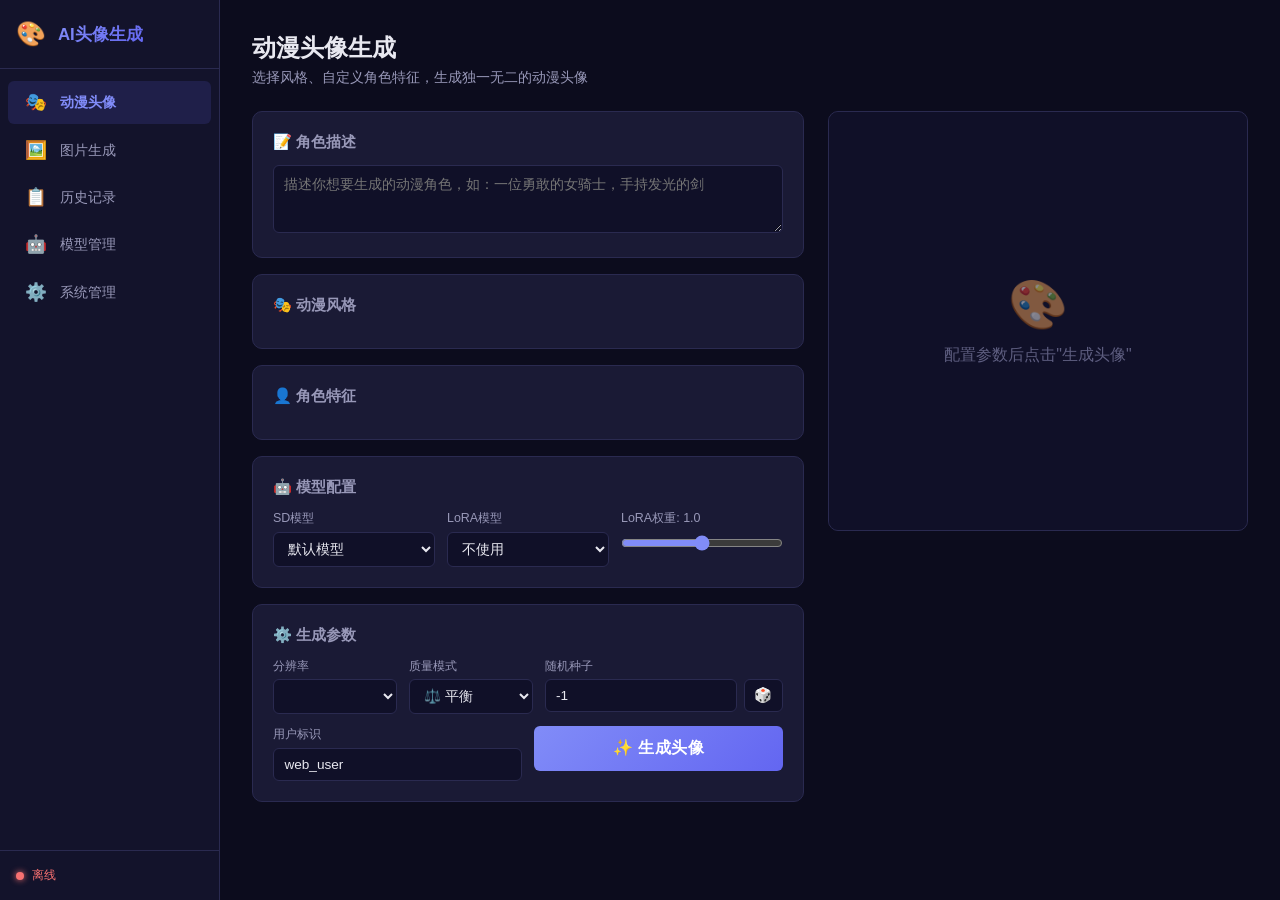
==== frontend/index.html @ 6ad9872d "add frontend" ====
<!DOCTYPE html>
<html lang="zh-CN">
<head>
    <meta charset="UTF-8">
    <meta name="viewport" content="width=device-width, initial-scale=1.0">
    <title>AI动漫头像生成服务</title>
    <link rel="stylesheet" href="css/style.css">
</head>
<body>
    <aside class="sidebar" id="sidebar">
        <div class="sidebar-header">
            <div class="logo">🎨</div>
            <h1 class="sidebar-title">AI头像生成</h1>
        </div>
        <nav class="sidebar-nav">
            <a href="#" class="nav-item active" data-page="avatar">
                <span class="nav-icon">🎭</span>
                <span class="nav-text">动漫头像</span>
            </a>
            <a href="#" class="nav-item" data-page="generation">
                <span class="nav-icon">🖼️</span>
                <span class="nav-text">图片生成</span>
            </a>
            <a href="#" class="nav-item" data-page="history">
                <span class="nav-icon">📋</span>
                <span class="nav-text">历史记录</span>
            </a>
            <a href="#" class="nav-item" data-page="models">
                <span class="nav-icon">🤖</span>
                <span class="nav-text">模型管理</span>
            </a>
            <a href="#" class="nav-item" data-page="system">
                <span class="nav-icon">⚙️</span>
                <span class="nav-text">系统管理</span>
            </a>
        </nav>
        <div class="sidebar-footer">
            <div class="status-indicator" id="server-status">
                <span class="status-dot"></span>
                <span class="status-text">检测中...</span>
            </div>
        </div>
    </aside>

    <div class="mobile-header">
        <button class="menu-btn" id="menu-btn">☰</button>
        <h1>🎨 AI头像生成</h1>
        <div class="status-dot-mobile" id="status-mobile"></div>
    </div>

    <main class="main-content">
        <!-- 动漫头像生成页 -->
        <div class="page active" id="page-avatar">
            <div class="page-header">
                <h2>动漫头像生成</h2>
                <p class="page-desc">选择风格、自定义角色特征，生成独一无二的动漫头像</p>
            </div>
            <div class="avatar-layout">
                <div class="avatar-config">
                    <div class="card">
                        <h3 class="card-title">📝 角色描述</h3>
                        <textarea id="avatar-desc" placeholder="描述你想要生成的动漫角色，如：一位勇敢的女骑士，手持发光的剑" rows="3"></textarea>
                    </div>

                    <div class="card">
                        <h3 class="card-title">🎭 动漫风格</h3>
                        <div class="style-grid" id="style-grid"></div>
                    </div>

                    <div class="card">
                        <h3 class="card-title">👤 角色特征</h3>
                        <div class="features-grid" id="features-grid"></div>
                    </div>

                    <div class="card">
                        <h3 class="card-title">🤖 模型配置</h3>
                        <div class="form-grid-3">
                            <div class="form-field">
                                <label>SD模型</label>
                                <select id="avatar-sd-model"><option value="">默认模型</option></select>
                            </div>
                            <div class="form-field">
                                <label>LoRA模型</label>
                                <select id="avatar-lora-model"><option value="">不使用</option></select>
                            </div>
                            <div class="form-field">
                                <label>LoRA权重: <span id="lora-weight-display">1.0</span></label>
                                <input type="range" id="avatar-lora-weight" min="0" max="2" step="0.1" value="1.0">
                            </div>
                        </div>
                    </div>

                    <div class="card">
                        <h3 class="card-title">⚙️ 生成参数</h3>
                        <div class="form-grid-3">
                            <div class="form-field">
                                <label>分辨率</label>
                                <select id="avatar-resolution"></select>
                            </div>
                            <div class="form-field">
                                <label>质量模式</label>
                                <select id="avatar-quality">
                                    <option value="fast">⚡ 快速</option>
                                    <option value="balanced" selected>⚖️ 平衡</option>
                                    <option value="quality">💎 高质量</option>
                                </select>
                            </div>
                            <div class="form-field">
                                <label>随机种子</label>
                                <div class="seed-input">
                                    <input type="number" id="avatar-seed" value="-1" min="-1">
                                    <button class="btn-icon" onclick="document.getElementById('avatar-seed').value=-1" title="随机">🎲</button>
                                </div>
                            </div>
                        </div>
                        <div class="form-grid-2" style="margin-top:0.75rem">
                            <div class="form-field">
                                <label>用户标识</label>
                                <input type="text" id="avatar-user" value="web_user" maxlength="100">
                            </div>
                            <div class="form-field form-field-action">
                                <button class="btn-primary btn-generate" id="avatar-generate-btn">
                                    ✨ 生成头像
                                </button>
                            </div>
                        </div>
                    </div>
                </div>

                <div class="avatar-result">
                    <div class="result-card">
                        <div class="result-preview" id="avatar-result-area">
                            <div class="result-placeholder" id="avatar-placeholder">
                                <div class="placeholder-icon">🎨</div>
                                <p>配置参数后点击"生成头像"</p>
                            </div>
                            <div class="result-loading" id="avatar-loading" style="display:none">
                                <div class="spinner-lg"></div>
                                <p>正在生成中，请稍候...</p>
                                <p class="loading-hint">首次生成可能需要加载模型，耗时较长</p>
                            </div>
                            <div class="result-image-wrap" id="avatar-result" style="display:none">
                                <img id="avatar-image" src="" alt="生成的头像">
                            </div>
                            <div class="result-error" id="avatar-error" style="display:none"></div>
                        </div>
                        <div class="result-meta" id="avatar-meta" style="display:none">
                            <div class="meta-grid" id="avatar-meta-grid"></div>
                        </div>
                        <div class="result-actions" id="avatar-actions" style="display:none">
                            <button class="btn-secondary" onclick="downloadAvatar()">💾 下载</button>
                            <button class="btn-secondary" onclick="reuseAvatarSeed()">🔄 同种子重新生成</button>
                        </div>
                    </div>
                </div>
            </div>
        </div>

        <!-- 图片生成页 -->
        <div class="page" id="page-generation">
            <div class="page-header">
                <h2>图片生成</h2>
                <p class="page-desc">使用Stable Diffusion直接生成图片，支持完整参数控制</p>
            </div>
            <div class="gen-layout">
                <div class="gen-config">
                    <div class="card">
                        <h3 class="card-title">📝 提示词</h3>
                        <div class="form-field">
                            <label>正向提示词</label>
                            <textarea id="gen-prompt" placeholder="描述你想要生成的图片内容" rows="3"></textarea>
                        </div>
                        <div class="form-field" style="margin-top:0.75rem">
                            <label>反向提示词</label>
                            <textarea id="gen-neg-prompt" placeholder="描述你不想出现的内容" rows="2"></textarea>
                        </div>
                    </div>

                    <div class="card">
                        <h3 class="card-title">📐 尺寸与参数</h3>
                        <div class="form-grid-3">
                            <div class="form-field">
                                <label>宽度</label>
                                <input type="number" id="gen-width" value="512" min="64" max="2048" step="64">
                            </div>
                            <div class="form-field">
                                <label>高度</label>
                                <input type="number" id="gen-height" value="512" min="64" max="2048" step="64">
                            </div>
                            <div class="form-field">
                                <label>推理步数</label>
                                <input type="number" id="gen-steps" value="20" min="1" max="150">
                            </div>
                        </div>
                        <div class="form-grid-3" style="margin-top:0.75rem">
                            <div class="form-field">
                                <label>引导系数 (CFG)</label>
                                <input type="number" id="gen-cfg" value="7.5" min="1" max="30" step="0.5">
                            </div>
                            <div class="form-field">
                                <label>随机种子</label>
                                <div class="seed-input">
                                    <input type="number" id="gen-seed" value="-1" min="-1">
                                    <button class="btn-icon" onclick="document.getElementById('gen-seed').value=-1" title="随机">🎲</button>
                                </div>
                            </div>
                            <div class="form-field">
                                <label>采样器</label>
                                <select id="gen-scheduler">
                                    <option value="euler">Euler</option>
                                    <option value="euler_a">Euler A</option>
                                    <option value="dpm++2m">DPM++ 2M</option>
                                    <option value="dpm++2m_karras">DPM++ 2M Karras</option>
                                    <option value="ddim">DDIM</option>
                                    <option value="lms">LMS</option>
                                    <option value="pndm">PNDM</option>
                                </select>
                            </div>
                        </div>
                    </div>

                    <div class="card">
                        <h3 class="card-title">🤖 模型配置</h3>
                        <div class="form-grid-3">
                            <div class="form-field">
                                <label>SD模型</label>
                                <select id="gen-sd-model"><option value="">默认模型</option></select>
                            </div>
                            <div class="form-field">
                                <label>LoRA模型</label>
                                <select id="gen-lora-model"><option value="">不使用</option></select>
                            </div>
                            <div class="form-field">
                                <label>LoRA权重: <span id="gen-lora-weight-display">1.0</span></label>
                                <input type="range" id="gen-lora-weight" min="0" max="2" step="0.1" value="1.0">
                            </div>
                        </div>
                    </div>

                    <button class="btn-primary btn-generate" id="gen-generate-btn">
                        ✨ 生成图片
                    </button>
                </div>

                <div class="gen-result">
                    <div class="result-card">
                        <div class="result-preview" id="gen-result-area">
                            <div class="result-placeholder" id="gen-placeholder">
                                <div class="placeholder-icon">🖼️</div>
                                <p>输入提示词后点击"生成图片"</p>
                            </div>
                            <div class="result-loading" id="gen-loading" style="display:none">
                                <div class="spinner-lg"></div>
                                <p>正在生成中...</p>
                            </div>
                            <div class="result-image-wrap" id="gen-result" style="display:none">
                                <img id="gen-image" src="" alt="生成的图片">
                            </div>
                            <div class="result-error" id="gen-error" style="display:none"></div>
                        </div>
                        <div class="result-meta" id="gen-meta" style="display:none">
                            <div class="meta-grid" id="gen-meta-grid"></div>
                        </div>
                        <div class="result-actions" id="gen-actions" style="display:none">
                            <button class="btn-secondary" onclick="downloadGenImage()">💾 下载</button>
                        </div>
                    </div>
                </div>
            </div>
        </div>

        <!-- 历史记录页 -->
        <div class="page" id="page-history">
            <div class="page-header">
                <h2>历史记录</h2>
                <p class="page-desc">查看和管理头像生成历史</p>
            </div>
            <div class="card">
                <div class="history-toolbar">
                    <div class="form-field" style="max-width:200px">
                        <label>用户筛选</label>
                        <input type="text" id="history-user" placeholder="用户ID">
                    </div>
                    <div class="toolbar-actions">
                        <button class="btn-secondary" onclick="loadHistory()">🔍 查询</button>
                        <button class="btn-danger" onclick="clearHistory()">🗑️ 清除历史</button>
                    </div>
                </div>
                <div class="history-table-wrap">
                    <table class="history-table" id="history-table">
                        <thead>
                            <tr>
                                <th>ID</th>
                                <th>时间</th>
                                <th>用户</th>
                                <th>风格</th>
                                <th>分辨率</th>
                                <th>耗时</th>
                                <th>种子</th>
                            </tr>
                        </thead>
                        <tbody id="history-body"></tbody>
                    </table>
                </div>
                <div class="history-pagination" id="history-pagination"></div>
                <div class="empty-state" id="history-empty" style="display:none">
                    <p>暂无历史记录</p>
                </div>
            </div>
        </div>

        <!-- 模型管理页 -->
        <div class="page" id="page-models">
            <div class="page-header">
                <h2>模型管理</h2>
                <p class="page-desc">查看和管理SD基础模型与LoRA扩展模型</p>
            </div>
            <div class="models-grid">
                <div class="card">
                    <div class="card-header-row">
                        <h3 class="card-title">📦 SD基础模型</h3>
                        <button class="btn-secondary btn-sm" onclick="refreshModels()">🔄 刷新</button>
                    </div>
                    <div id="sd-models-list" class="model-list"></div>
                </div>
                <div class="card">
                    <div class="card-header-row">
                        <h3 class="card-title">🔧 LoRA模型</h3>
                    </div>
                    <div id="lora-models-list" class="model-list"></div>
                </div>
            </div>
        </div>

        <!-- 系统管理页 -->
        <div class="page" id="page-system">
            <div class="page-header">
                <h2>系统管理</h2>
                <p class="page-desc">查看系统配置、缓存状态和服务信息</p>
            </div>
            <div class="system-grid">
                <div class="card">
                    <h3 class="card-title">📊 缓存状态</h3>
                    <div class="cache-stats" id="cache-stats"></div>
                    <div class="cache-actions">
                        <button class="btn-danger" onclick="clearCache()">🗑️ 清除缓存</button>
                    </div>
                </div>
                <div class="card">
                    <h3 class="card-title">🔧 系统配置</h3>
                    <div class="config-info" id="system-config"></div>
                </div>
                <div class="card">
                    <h3 class="card-title">💚 服务状态</h3>
                    <div class="service-status" id="service-status"></div>
                </div>
            </div>
        </div>
    </main>

    <div class="toast-container" id="toast-container"></div>
    <div class="overlay" id="overlay"></div>

    <script src="js/api.js"></script>
    <script src="js/app.js"></script>
</body>
</html>
---- frontend/css/style.css ----
:root {
    --bg-primary: #0c0c1d;
    --bg-secondary: #13132b;
    --bg-card: #1a1a35;
    --bg-input: #101028;
    --border: #2a2a50;
    --border-focus: #6366f1;
    --text-primary: #e8e8f0;
    --text-secondary: #9898b8;
    --text-muted: #5e5e80;
    --accent: #818cf8;
    --accent-hover: #6366f1;
    --accent-gradient: linear-gradient(135deg, #818cf8, #6366f1);
    --success: #34d399;
    --warning: #fbbf24;
    --danger: #f87171;
    --info: #60a5fa;
    --sidebar-width: 220px;
    --radius: 10px;
    --radius-sm: 6px;
    --shadow: 0 4px 24px rgba(0,0,0,0.3);
}

* { margin: 0; padding: 0; box-sizing: border-box; }

body {
    font-family: -apple-system, BlinkMacSystemFont, "Segoe UI", Roboto, "Noto Sans SC", sans-serif;
    background: var(--bg-primary);
    color: var(--text-primary);
    min-height: 100vh;
    display: flex;
}

.sidebar {
    width: var(--sidebar-width);
    background: var(--bg-secondary);
    border-right: 1px solid var(--border);
    display: flex;
    flex-direction: column;
    position: fixed;
    top: 0;
    left: 0;
    bottom: 0;
    z-index: 100;
    transition: transform 0.3s;
}

.sidebar-header {
    padding: 1.25rem 1rem;
    border-bottom: 1px solid var(--border);
    display: flex;
    align-items: center;
    gap: 0.75rem;
}

.logo { font-size: 1.5rem; }

.sidebar-title {
    font-size: 1.05rem;
    font-weight: 700;
    background: var(--accent-gradient);
    -webkit-background-clip: text;
    -webkit-text-fill-color: transparent;
    background-clip: text;
}

.sidebar-nav {
    flex: 1;
    padding: 0.75rem 0.5rem;
    display: flex;
    flex-direction: column;
    gap: 0.25rem;
}

.nav-item {
    display: flex;
    align-items: center;
    gap: 0.75rem;
    padding: 0.7rem 1rem;
    border-radius: var(--radius-sm);
    color: var(--text-secondary);
    text-decoration: none;
    font-size: 0.9rem;
    transition: all 0.15s;
}

.nav-item:hover {
    background: rgba(99, 102, 241, 0.08);
    color: var(--text-primary);
}

.nav-item.active {
    background: rgba(99, 102, 241, 0.15);
    color: var(--accent);
    font-weight: 600;
}

.nav-icon { font-size: 1.1rem; width: 1.5rem; text-align: center; }

.sidebar-footer {
    padding: 1rem;
    border-top: 1px solid var(--border);
}

.status-indicator {
    display: flex;
    align-items: center;
    gap: 0.5rem;
    font-size: 0.78rem;
    color: var(--text-muted);
}

.status-dot {
    width: 8px;
    height: 8px;
    border-radius: 50%;
    background: var(--text-muted);
    flex-shrink: 0;
}

.status-indicator.online .status-dot { background: var(--success); box-shadow: 0 0 6px var(--success); }
.status-indicator.online .status-text { color: var(--success); }
.status-indicator.offline .status-dot { background: var(--danger); box-shadow: 0 0 6px var(--danger); }
.status-indicator.offline .status-text { color: var(--danger); }

.mobile-header {
    display: none;
    position: fixed;
    top: 0;
    left: 0;
    right: 0;
    height: 52px;
    background: var(--bg-secondary);
    border-bottom: 1px solid var(--border);
    z-index: 90;
    align-items: center;
    padding: 0 1rem;
    gap: 0.75rem;
}

.mobile-header h1 { font-size: 1rem; flex: 1; }

.menu-btn {
    background: none;
    border: none;
    color: var(--text-primary);
    font-size: 1.3rem;
    cursor: pointer;
}

.status-dot-mobile {
    width: 10px;
    height: 10px;
    border-radius: 50%;
    background: var(--text-muted);
}

.overlay {
    display: none;
    position: fixed;
    inset: 0;
    background: rgba(0,0,0,0.5);
    z-index: 95;
}

.overlay.active { display: block; }

.main-content {
    flex: 1;
    margin-left: var(--sidebar-width);
    padding: 2rem;
    min-height: 100vh;
}

.page { display: none; }
.page.active { display: block; }

.page-header { margin-bottom: 1.5rem; }

.page-header h2 {
    font-size: 1.5rem;
    font-weight: 700;
    margin-bottom: 0.25rem;
}

.page-desc { color: var(--text-secondary); font-size: 0.9rem; }

.card {
    background: var(--bg-card);
    border: 1px solid var(--border);
    border-radius: var(--radius);
    padding: 1.25rem;
    margin-bottom: 1rem;
}

.card-title {
    font-size: 0.95rem;
    font-weight: 600;
    color: var(--text-secondary);
    margin-bottom: 0.75rem;
}

.card-header-row {
    display: flex;
    justify-content: space-between;
    align-items: center;
    margin-bottom: 0.75rem;
}

.card-header-row .card-title { margin-bottom: 0; }

.form-grid-2 { display: grid; grid-template-columns: 1fr 1fr; gap: 0.75rem; }
.form-grid-3 { display: grid; grid-template-columns: 1fr 1fr 1fr; gap: 0.75rem; }

.form-field { display: flex; flex-direction: column; gap: 0.3rem; }

.form-field label {
    font-size: 0.78rem;
    color: var(--text-secondary);
    font-weight: 500;
}

.form-field select,
.form-field input[type="text"],
.form-field input[type="number"] {
    background: var(--bg-input);
    border: 1px solid var(--border);
    border-radius: var(--radius-sm);
    color: var(--text-primary);
    padding: 0.5rem 0.65rem;
    font-size: 0.85rem;
    font-family: inherit;
    transition: border-color 0.15s;
}

.form-field select:focus,
.form-field input:focus,
textarea:focus {
    outline: none;
    border-color: var(--border-focus);
}

textarea {
    background: var(--bg-input);
    border: 1px solid var(--border);
    border-radius: var(--radius-sm);
    color: var(--text-primary);
    padding: 0.65rem;
    font-size: 0.85rem;
    font-family: inherit;
    resize: vertical;
    width: 100%;
    transition: border-color 0.15s;
}

input[type="range"] {
    width: 100%;
    accent-color: var(--accent);
    margin-top: 0.2rem;
}

.seed-input { display: flex; gap: 0.4rem; }
.seed-input input { flex: 1; }

.btn-icon {
    background: var(--bg-input);
    border: 1px solid var(--border);
    border-radius: var(--radius-sm);
    color: var(--text-secondary);
    padding: 0.4rem 0.6rem;
    cursor: pointer;
    font-size: 0.9rem;
    transition: all 0.15s;
}

.btn-icon:hover { border-color: var(--accent); color: var(--accent); }

.btn-primary {
    background: var(--accent-gradient);
    color: #fff;
    border: none;
    border-radius: var(--radius-sm);
    padding: 0.65rem 1.5rem;
    font-size: 0.95rem;
    font-weight: 600;
    cursor: pointer;
    transition: all 0.2s;
    letter-spacing: 0.03em;
}

.btn-primary:hover {
    transform: translateY(-1px);
    box-shadow: 0 4px 16px rgba(99,102,241,0.35);
}

.btn-primary:active { transform: translateY(0); }

.btn-primary:disabled {
    opacity: 0.5;
    cursor: not-allowed;
    transform: none;
    box-shadow: none;
}

.btn-secondary {
    background: var(--bg-input);
    color: var(--text-primary);
    border: 1px solid var(--border);
    border-radius: var(--radius-sm);
    padding: 0.5rem 1rem;
    font-size: 0.85rem;
    cursor: pointer;
    transition: all 0.15s;
}

.btn-secondary:hover { border-color: var(--accent); color: var(--accent); }

.btn-sm { padding: 0.35rem 0.75rem; font-size: 0.8rem; }

.btn-danger {
    background: rgba(248,113,113,0.1);
    color: var(--danger);
    border: 1px solid rgba(248,113,113,0.3);
    border-radius: var(--radius-sm);
    padding: 0.5rem 1rem;
    font-size: 0.85rem;
    cursor: pointer;
    transition: all 0.15s;
}

.btn-danger:hover { background: rgba(248,113,113,0.2); }

.form-field-action {
    display: flex;
    align-items: flex-end;
}

.form-field-action .btn-primary { width: 100%; }

.btn-generate { width: 100%; padding: 0.75rem; font-size: 1rem; }

/* Style Grid */
.style-grid {
    display: grid;
    grid-template-columns: repeat(auto-fill, minmax(130px, 1fr));
    gap: 0.5rem;
}

.style-card {
    background: var(--bg-input);
    border: 2px solid var(--border);
    border-radius: var(--radius-sm);
    padding: 0.6rem;
    cursor: pointer;
    text-align: center;
    transition: all 0.15s;
}

.style-card:hover { border-color: var(--accent); background: rgba(99,102,241,0.05); }

.style-card.active {
    border-color: var(--accent);
    background: rgba(99,102,241,0.1);
    box-shadow: 0 0 12px rgba(99,102,241,0.15);
}

.style-card .style-name { font-size: 0.82rem; font-weight: 600; color: var(--text-primary); }
.style-card .style-desc { font-size: 0.68rem; color: var(--text-muted); margin-top: 0.2rem; line-height: 1.3; }

/* Features Grid */
.features-grid {
    display: grid;
    grid-template-columns: repeat(auto-fill, minmax(200px, 1fr));
    gap: 0.6rem;
}

.feature-item {
    display: flex;
    align-items: center;
    gap: 0.5rem;
}

.feature-item label {
    min-width: 50px;
    font-size: 0.8rem;
    color: var(--text-secondary);
    flex-shrink: 0;
}

.feature-item select {
    flex: 1;
    background: var(--bg-input);
    border: 1px solid var(--border);
    border-radius: var(--radius-sm);
    color: var(--text-primary);
    padding: 0.4rem 0.5rem;
    font-size: 0.82rem;
}

.feature-item select:focus { outline: none; border-color: var(--border-focus); }

/* Avatar Layout */
.avatar-layout { display: flex; gap: 1.5rem; }
.avatar-config { flex: 1; min-width: 0; }
.avatar-result { width: 420px; flex-shrink: 0; }

.result-card {
    background: var(--bg-card);
    border: 1px solid var(--border);
    border-radius: var(--radius);
    overflow: hidden;
    position: sticky;
    top: 2rem;
}

.result-preview {
    aspect-ratio: 1;
    display: flex;
    align-items: center;
    justify-content: center;
    background: var(--bg-input);
    position: relative;
    overflow: hidden;
}

.result-placeholder {
    text-align: center;
    color: var(--text-muted);
}

.placeholder-icon { font-size: 3rem; margin-bottom: 0.75rem; opacity: 0.5; }

.result-loading { text-align: center; color: var(--text-secondary); }

.spinner-lg {
    width: 48px;
    height: 48px;
    border: 3px solid var(--border);
    border-top-color: var(--accent);
    border-radius: 50%;
    margin: 0 auto 1rem;
    animation: spin 0.8s linear infinite;
}

@keyframes spin { to { transform: rotate(360deg); } }

.loading-hint { font-size: 0.78rem; color: var(--text-muted); margin-top: 0.5rem; }

.result-image-wrap { width: 100%; height: 100%; display: flex; align-items: center; justify-content: center; padding: 0.5rem; }

.result-image-wrap img { max-width: 100%; max-height: 100%; object-fit: contain; border-radius: var(--radius-sm); }

.result-error { text-align: center; color: var(--danger); padding: 2rem; }

.result-meta { padding: 1rem; border-top: 1px solid var(--border); }

.meta-grid { display: grid; grid-template-columns: 1fr 1fr; gap: 0.4rem; }

.meta-item {
    display: flex;
    justify-content: space-between;
    padding: 0.3rem 0;
    font-size: 0.78rem;
    border-bottom: 1px solid rgba(42,42,80,0.5);
}

.meta-item:last-child { border-bottom: none; }
.meta-label { color: var(--text-muted); }
.meta-value { color: var(--text-primary); font-weight: 500; }

.badge {
    display: inline-block;
    padding: 0.1rem 0.45rem;
    border-radius: 3px;
    font-size: 0.72rem;
    font-weight: 600;
}

.badge-success { background: rgba(52,211,153,0.15); color: var(--success); }
.badge-info { background: rgba(96,165,250,0.15); color: var(--info); }
.badge-accent { background: rgba(129,140,248,0.15); color: var(--accent); }
.badge-warning { background: rgba(251,191,36,0.15); color: var(--warning); }

.result-actions {
    padding: 0.75rem 1rem;
    border-top: 1px solid var(--border);
    display: flex;
    gap: 0.5rem;
}

/* Generation Layout */
.gen-layout { display: flex; gap: 1.5rem; }
.gen-config { flex: 1; min-width: 0; }
.gen-result { width: 420px; flex-shrink: 0; }

/* History */
.history-toolbar {
    display: flex;
    justify-content: space-between;
    align-items: flex-end;
    margin-bottom: 1rem;
    gap: 1rem;
    flex-wrap: wrap;
}

.toolbar-actions { display: flex; gap: 0.5rem; }

.history-table-wrap { overflow-x: auto; }

.history-table {
    width: 100%;
    border-collapse: collapse;
    font-size: 0.82rem;
}

.history-table th {
    text-align: left;
    padding: 0.6rem 0.75rem;
    background: var(--bg-input);
    color: var(--text-secondary);
    font-weight: 600;
    border-bottom: 1px solid var(--border);
    white-space: nowrap;
}

.history-table td {
    padding: 0.55rem 0.75rem;
    border-bottom: 1px solid rgba(42,42,80,0.3);
    color: var(--text-primary);
}

.history-table tbody tr:hover { background: rgba(99,102,241,0.04); }

.history-pagination {
    display: flex;
    justify-content: center;
    align-items: center;
    gap: 0.5rem;
    padding: 1rem 0 0;
}

.history-pagination button {
    background: var(--bg-input);
    border: 1px solid var(--border);
    color: var(--text-primary);
    padding: 0.35rem 0.75rem;
    border-radius: var(--radius-sm);
    cursor: pointer;
    font-size: 0.82rem;
}

.history-pagination button:disabled { opacity: 0.4; cursor: not-allowed; }
.history-pagination .page-info { color: var(--text-secondary); font-size: 0.82rem; }

.empty-state { text-align: center; padding: 2rem; color: var(--text-muted); }

/* Models */
.models-grid { display: grid; grid-template-columns: 1fr 1fr; gap: 1rem; }

.model-list { display: flex; flex-direction: column; gap: 0.4rem; }

.model-item {
    display: flex;
    align-items: center;
    justify-content: space-between;
    padding: 0.6rem 0.75rem;
    background: var(--bg-input);
    border: 1px solid var(--border);
    border-radius: var(--radius-sm);
}

.model-item .model-name { font-size: 0.85rem; font-weight: 500; }
.model-item .model-path { font-size: 0.72rem; color: var(--text-muted); margin-top: 0.15rem; word-break: break-all; }

/* System */
.system-grid { display: grid; grid-template-columns: 1fr 1fr 1fr; gap: 1rem; }

.cache-stats { display: grid; grid-template-columns: 1fr 1fr; gap: 0.5rem; margin-bottom: 1rem; }

.stat-item {
    background: var(--bg-input);
    border-radius: var(--radius-sm);
    padding: 0.75rem;
    text-align: center;
}

.stat-value { font-size: 1.5rem; font-weight: 700; color: var(--accent); }
.stat-label { font-size: 0.72rem; color: var(--text-muted); margin-top: 0.2rem; }

.cache-bar {
    height: 6px;
    background: var(--border);
    border-radius: 3px;
    margin-bottom: 1rem;
    overflow: hidden;
}

.cache-bar-fill {
    height: 100%;
    background: var(--accent-gradient);
    border-radius: 3px;
    transition: width 0.3s;
}

.cache-actions { display: flex; justify-content: flex-end; }

.config-info { display: flex; flex-direction: column; gap: 0.4rem; }

.config-item {
    display: flex;
    justify-content: space-between;
    padding: 0.4rem 0;
    border-bottom: 1px solid rgba(42,42,80,0.3);
    font-size: 0.82rem;
}

.config-item:last-child { border-bottom: none; }
.config-key { color: var(--text-muted); }
.config-val { color: var(--text-primary); font-weight: 500; font-family: monospace; }

.service-status { display: flex; flex-direction: column; gap: 0.5rem; }

.status-row {
    display: flex;
    justify-content: space-between;
    align-items: center;
    padding: 0.5rem 0;
    border-bottom: 1px solid rgba(42,42,80,0.3);
    font-size: 0.85rem;
}

.status-row:last-child { border-bottom: none; }

/* Toast */
.toast-container {
    position: fixed;
    top: 1rem;
    right: 1rem;
    z-index: 200;
    display: flex;
    flex-direction: column;
    gap: 0.5rem;
}

.toast {
    background: var(--bg-card);
    border: 1px solid var(--border);
    border-radius: var(--radius-sm);
    padding: 0.75rem 1rem;
    font-size: 0.85rem;
    box-shadow: var(--shadow);
    animation: slideIn 0.3s ease;
    max-width: 360px;
}

.toast.success { border-left: 3px solid var(--success); }
.toast.error { border-left: 3px solid var(--danger); }
.toast.info { border-left: 3px solid var(--info); }

@keyframes slideIn {
    from { transform: translateX(100%); opacity: 0; }
    to { transform: translateX(0); opacity: 1; }
}

/* Responsive */
@media (max-width: 1100px) {
    .avatar-layout, .gen-layout { flex-direction: column; }
    .avatar-result, .gen-result { width: 100%; }
    .result-card { position: static; }
}

@media (max-width: 768px) {
    .sidebar { transform: translateX(-100%); }
    .sidebar.open { transform: translateX(0); }
    .mobile-header { display: flex; }
    .main-content { margin-left: 0; padding: 4rem 1rem 1rem; }
    .form-grid-3 { grid-template-columns: 1fr; }
    .form-grid-2 { grid-template-columns: 1fr; }
    .models-grid { grid-template-columns: 1fr; }
    .system-grid { grid-template-columns: 1fr; }
    .features-grid { grid-template-columns: 1fr 1fr; }
    .style-grid { grid-template-columns: repeat(auto-fill, minmax(110px, 1fr)); }
}
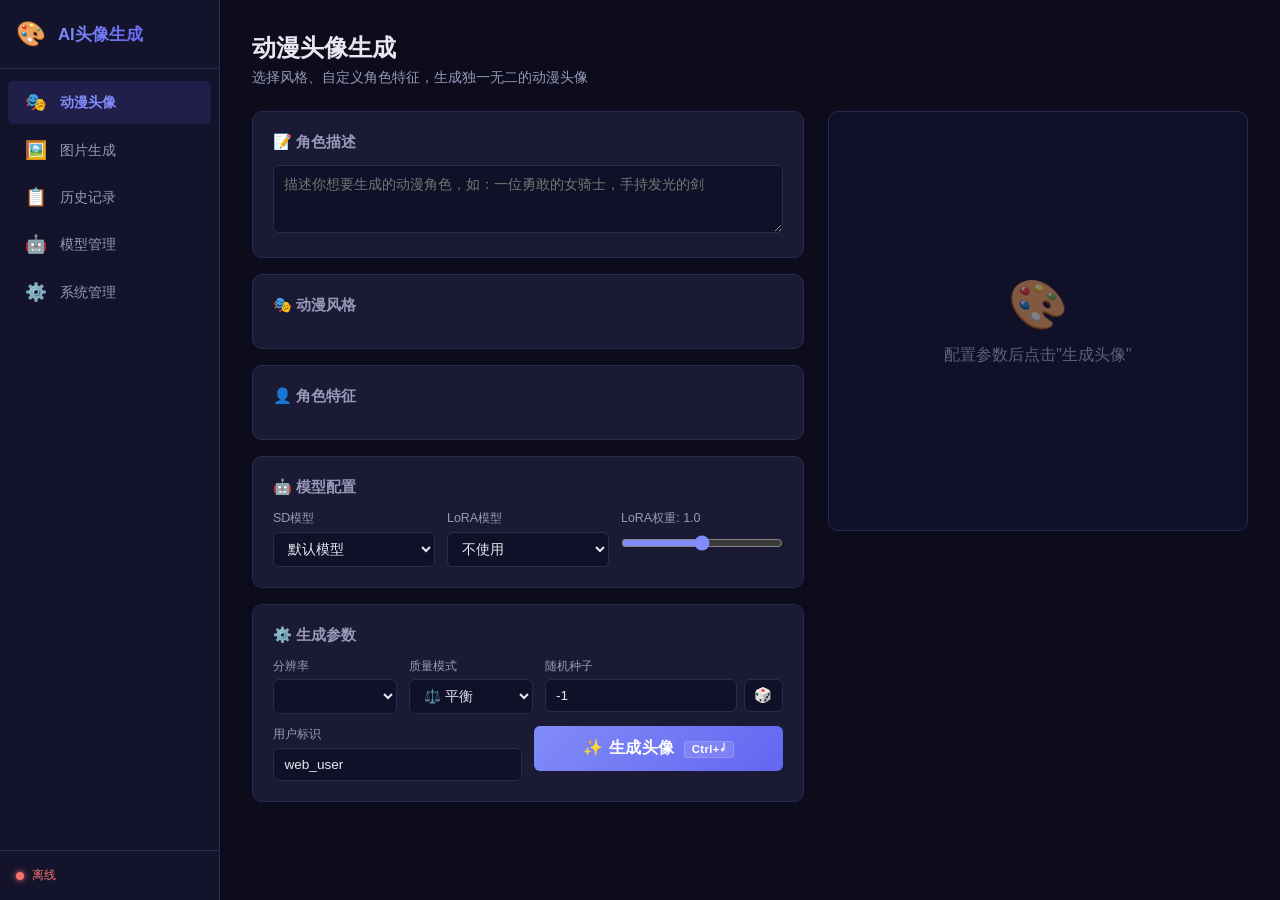
==== commit 29875b2f: "fixed some bugs" ====
--- a/frontend/index.html
+++ b/frontend/index.html
@@ -4,6 +4,7 @@
     <meta charset="UTF-8">
     <meta name="viewport" content="width=device-width, initial-scale=1.0">
     <title>AI动漫头像生成服务</title>
+    <link rel="icon" href="data:image/svg+xml,<svg xmlns='http://www.w3.org/2000/svg' viewBox='0 0 100 100'><text y='.9em' font-size='90'>🎨</text></svg>">
     <link rel="stylesheet" href="css/style.css">
 </head>
 <body>
@@ -120,7 +121,7 @@
                             </div>
                             <div class="form-field form-field-action">
                                 <button class="btn-primary btn-generate" id="avatar-generate-btn">
-                                    ✨ 生成头像
+                                    ✨ 生成头像 <kbd class="kbd">Ctrl+↵</kbd>
                                 </button>
                             </div>
                         </div>
@@ -238,7 +239,7 @@
                     </div>
 
                     <button class="btn-primary btn-generate" id="gen-generate-btn">
-                        ✨ 生成图片
+                        ✨ 生成图片 <kbd class="kbd">Ctrl+↵</kbd>
                     </button>
                 </div>
 
--- a/frontend/css/style.css
+++ b/frontend/css/style.css
@@ -339,6 +339,18 @@
 
 .btn-generate { width: 100%; padding: 0.75rem; font-size: 1rem; }
 
+.kbd {
+    display: inline-block;
+    padding: 0.1rem 0.4rem;
+    font-size: 0.7rem;
+    font-family: inherit;
+    background: rgba(255,255,255,0.12);
+    border-radius: 3px;
+    border: 1px solid rgba(255,255,255,0.15);
+    vertical-align: middle;
+    margin-left: 0.3rem;
+}
+
 /* Style Grid */
 .style-grid {
     display: grid;
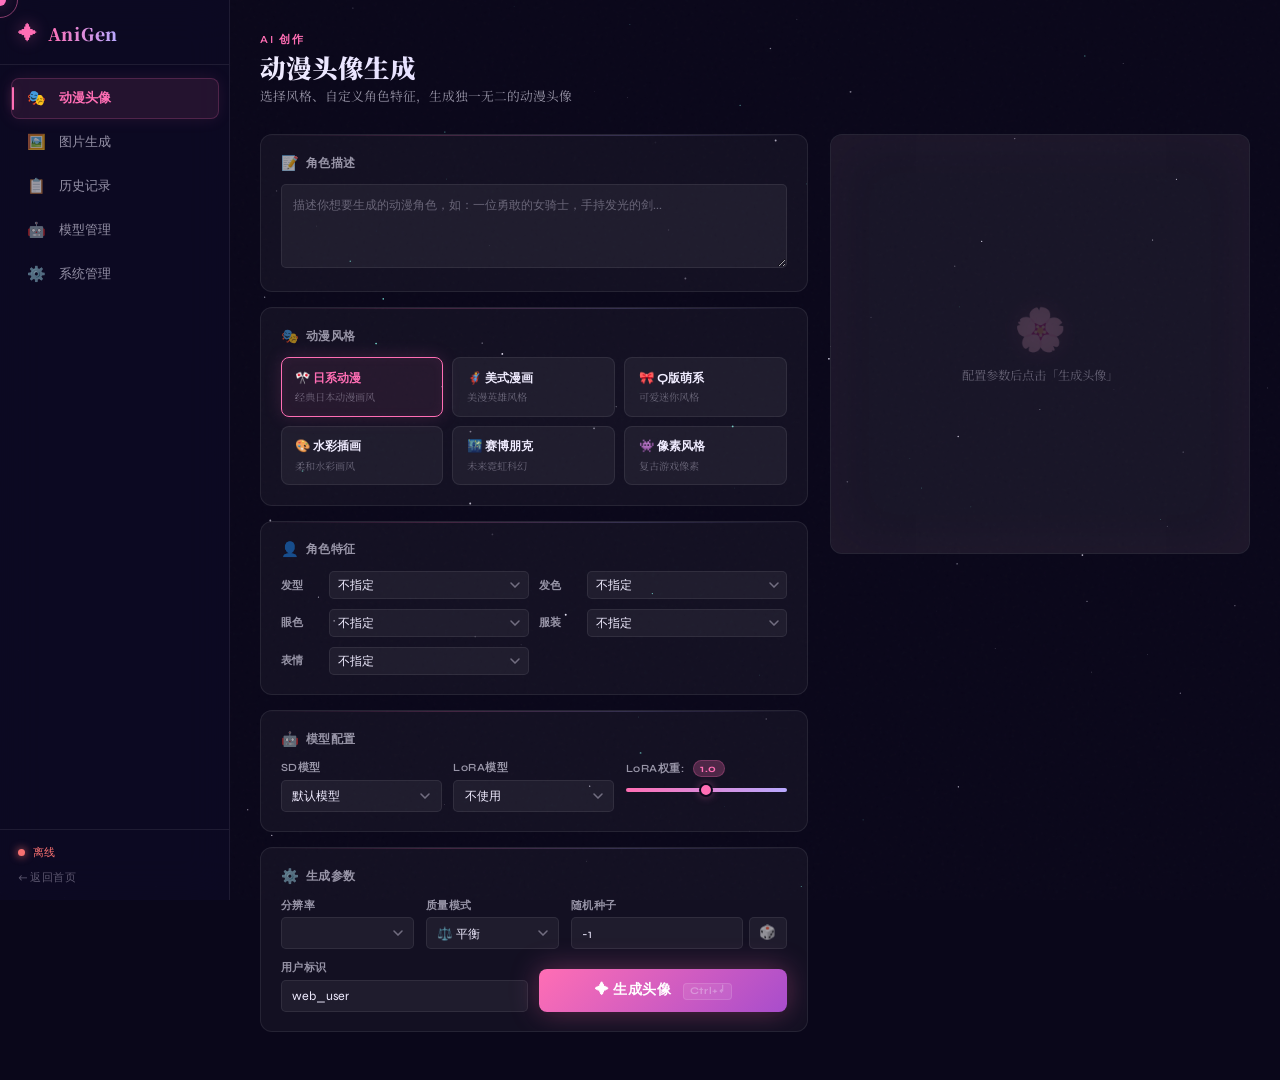
==== commit 45ae60d8: "add new frontend" ====
--- a/frontend/index.html
+++ b/frontend/index.html
@@ -3,15 +3,33 @@
 <head>
     <meta charset="UTF-8">
     <meta name="viewport" content="width=device-width, initial-scale=1.0">
-    <title>AI动漫头像生成服务</title>
-    <link rel="icon" href="data:image/svg+xml,<svg xmlns='http://www.w3.org/2000/svg' viewBox='0 0 100 100'><text y='.9em' font-size='90'>🎨</text></svg>">
+    <title>AniGen · AI动漫头像生成</title>
+    <link rel="icon" href="data:image/svg+xml,<svg xmlns='http://www.w3.org/2000/svg' viewBox='0 0 100 100'><text y='.9em' font-size='90'>🌸</text></svg>">
+    <link rel="preconnect" href="https://fonts.googleapis.com">
+    <link href="https://fonts.googleapis.com/css2?family=Noto+Serif+SC:wght@400;600;900&family=Syne:wght@400;600;700;800&display=swap" rel="stylesheet">
     <link rel="stylesheet" href="css/style.css">
 </head>
 <body>
+
+    <!-- Custom Cursor -->
+    <div class="cursor" id="cursor"></div>
+    <div class="cursor-ring" id="cursor-ring"></div>
+
+    <!-- Starfield -->
+    <canvas id="starfield"></canvas>
+
+    <!-- Sakura petals -->
+    <div class="sakura-wrap" id="sakura"></div>
+
+    <!-- Noise overlay -->
+    <div class="noise-overlay"></div>
+
     <aside class="sidebar" id="sidebar">
         <div class="sidebar-header">
-            <div class="logo">🎨</div>
-            <h1 class="sidebar-title">AI头像生成</h1>
+            <a href="landing.html" class="sidebar-logo-link">
+                <div class="logo-mark">✦</div>
+                <h1 class="sidebar-title">AniGen</h1>
+            </a>
         </div>
         <nav class="sidebar-nav">
             <a href="#" class="nav-item active" data-page="avatar">
@@ -40,41 +58,127 @@
                 <span class="status-dot"></span>
                 <span class="status-text">检测中...</span>
             </div>
+            <a href="landing.html" class="back-home-link">← 返回首页</a>
         </div>
     </aside>
 
     <div class="mobile-header">
         <button class="menu-btn" id="menu-btn">☰</button>
-        <h1>🎨 AI头像生成</h1>
+        <h1>✦ AniGen</h1>
         <div class="status-dot-mobile" id="status-mobile"></div>
     </div>
 
     <main class="main-content">
+
         <!-- 动漫头像生成页 -->
         <div class="page active" id="page-avatar">
             <div class="page-header">
+                <p class="page-eyebrow">AI 创作</p>
                 <h2>动漫头像生成</h2>
                 <p class="page-desc">选择风格、自定义角色特征，生成独一无二的动漫头像</p>
             </div>
             <div class="avatar-layout">
                 <div class="avatar-config">
                     <div class="card">
-                        <h3 class="card-title">📝 角色描述</h3>
-                        <textarea id="avatar-desc" placeholder="描述你想要生成的动漫角色，如：一位勇敢的女骑士，手持发光的剑" rows="3"></textarea>
-                    </div>
-
-                    <div class="card">
-                        <h3 class="card-title">🎭 动漫风格</h3>
-                        <div class="style-grid" id="style-grid"></div>
-                    </div>
-
-                    <div class="card">
-                        <h3 class="card-title">👤 角色特征</h3>
-                        <div class="features-grid" id="features-grid"></div>
-                    </div>
-
-                    <div class="card">
-                        <h3 class="card-title">🤖 模型配置</h3>
+                        <h3 class="card-title"><span class="card-icon">📝</span> 角色描述</h3>
+                        <textarea id="avatar-desc" placeholder="描述你想要生成的动漫角色，如：一位勇敢的女骑士，手持发光的剑..." rows="3"></textarea>
+                    </div>
+
+                    <div class="card">
+                        <h3 class="card-title"><span class="card-icon">🎭</span> 动漫风格</h3>
+                        <div class="style-grid" id="style-grid">
+                            <div class="style-card active" data-id="japanese">
+                                <div class="style-name">🎌 日系动漫</div>
+                                <div class="style-desc">经典日本动漫画风</div>
+                            </div>
+                            <div class="style-card" data-id="american_comic">
+                                <div class="style-name">🦸 美式漫画</div>
+                                <div class="style-desc">美漫英雄风格</div>
+                            </div>
+                            <div class="style-card" data-id="chibi_q">
+                                <div class="style-name">🎀 Q版萌系</div>
+                                <div class="style-desc">可爱迷你风格</div>
+                            </div>
+                            <div class="style-card" data-id="watercolor">
+                                <div class="style-name">🎨 水彩插画</div>
+                                <div class="style-desc">柔和水彩画风</div>
+                            </div>
+                            <div class="style-card" data-id="cyberpunk">
+                                <div class="style-name">🌃 赛博朋克</div>
+                                <div class="style-desc">未来霓虹科幻</div>
+                            </div>
+                            <div class="style-card" data-id="pixel_art">
+                                <div class="style-name">👾 像素风格</div>
+                                <div class="style-desc">复古游戏像素</div>
+                            </div>
+                        </div>
+                    </div>
+
+                    <div class="card">
+                        <h3 class="card-title"><span class="card-icon">👤</span> 角色特征</h3>
+                        <div class="features-grid" id="features-grid">
+                            <div class="feature-item">
+                                <label>发型</label>
+                                <select data-feature="hair_style">
+                                    <option value="">不指定</option>
+                                    <option value="long_straight">长直发</option>
+                                    <option value="long_curly">长卷发</option>
+                                    <option value="short">短发</option>
+                                    <option value="twin_tails">双马尾</option>
+                                    <option value="ponytail">马尾</option>
+                                </select>
+                            </div>
+                            <div class="feature-item">
+                                <label>发色</label>
+                                <select data-feature="hair_color">
+                                    <option value="">不指定</option>
+                                    <option value="black">黑发</option>
+                                    <option value="brown">棕发</option>
+                                    <option value="blonde">金发</option>
+                                    <option value="silver">银发</option>
+                                    <option value="pink">粉发</option>
+                                    <option value="blue">蓝发</option>
+                                </select>
+                            </div>
+                            <div class="feature-item">
+                                <label>眼色</label>
+                                <select data-feature="eye_color">
+                                    <option value="">不指定</option>
+                                    <option value="black">黑色</option>
+                                    <option value="brown">棕色</option>
+                                    <option value="blue">蓝色</option>
+                                    <option value="green">绿色</option>
+                                    <option value="purple">紫色</option>
+                                    <option value="red">红色</option>
+                                </select>
+                            </div>
+                            <div class="feature-item">
+                                <label>服装</label>
+                                <select data-feature="clothing_style">
+                                    <option value="">不指定</option>
+                                    <option value="school_uniform">校服</option>
+                                    <option value="casual">休闲装</option>
+                                    <option value="traditional">传统和服</option>
+                                    <option value="fantasy">奇幻盔甲</option>
+                                    <option value="futuristic">未来战服</option>
+                                </select>
+                            </div>
+                            <div class="feature-item">
+                                <label>表情</label>
+                                <select data-feature="expression">
+                                    <option value="">不指定</option>
+                                    <option value="smile">微笑</option>
+                                    <option value="serious">严肃</option>
+                                    <option value="shy">害羞</option>
+                                    <option value="happy">开心</option>
+                                    <option value="cool">酷炫</option>
+                                </select>
+                            </div>
+                        </div>
+                    </div>
+
+                    <div class="card">
+                        <h3 class="card-title"><span class="card-icon">🤖</span> 模型配置</h3>
                         <div class="form-grid-3">
                             <div class="form-field">
                                 <label>SD模型</label>
@@ -85,14 +189,14 @@
                                 <select id="avatar-lora-model"><option value="">不使用</option></select>
                             </div>
                             <div class="form-field">
-                                <label>LoRA权重: <span id="lora-weight-display">1.0</span></label>
+                                <label>LoRA权重: <span id="lora-weight-display" class="weight-badge">1.0</span></label>
                                 <input type="range" id="avatar-lora-weight" min="0" max="2" step="0.1" value="1.0">
                             </div>
                         </div>
                     </div>
 
                     <div class="card">
-                        <h3 class="card-title">⚙️ 生成参数</h3>
+                        <h3 class="card-title"><span class="card-icon">⚙️</span> 生成参数</h3>
                         <div class="form-grid-3">
                             <div class="form-field">
                                 <label>分辨率</label>
@@ -121,7 +225,7 @@
                             </div>
                             <div class="form-field form-field-action">
                                 <button class="btn-primary btn-generate" id="avatar-generate-btn">
-                                    ✨ 生成头像 <kbd class="kbd">Ctrl+↵</kbd>
+                                    ✦ 生成头像 <kbd class="kbd">Ctrl+↵</kbd>
                                 </button>
                             </div>
                         </div>
@@ -132,8 +236,8 @@
                     <div class="result-card">
                         <div class="result-preview" id="avatar-result-area">
                             <div class="result-placeholder" id="avatar-placeholder">
-                                <div class="placeholder-icon">🎨</div>
-                                <p>配置参数后点击"生成头像"</p>
+                                <div class="placeholder-icon">🌸</div>
+                                <p>配置参数后点击「生成头像」</p>
                             </div>
                             <div class="result-loading" id="avatar-loading" style="display:none">
                                 <div class="spinner-lg"></div>
@@ -160,25 +264,26 @@
         <!-- 图片生成页 -->
         <div class="page" id="page-generation">
             <div class="page-header">
+                <p class="page-eyebrow">自由创作</p>
                 <h2>图片生成</h2>
-                <p class="page-desc">使用Stable Diffusion直接生成图片，支持完整参数控制</p>
+                <p class="page-desc">使用 Stable Diffusion 直接生成图片，支持完整参数控制</p>
             </div>
             <div class="gen-layout">
                 <div class="gen-config">
                     <div class="card">
-                        <h3 class="card-title">📝 提示词</h3>
+                        <h3 class="card-title"><span class="card-icon">📝</span> 提示词</h3>
+                        <div class="form-field" style="margin-bottom:0.75rem">
+                            <label>正向提示词</label>
+                            <textarea id="gen-prompt" placeholder="描述你想要生成的内容，建议使用英文..." rows="3"></textarea>
+                        </div>
                         <div class="form-field">
-                            <label>正向提示词</label>
-                            <textarea id="gen-prompt" placeholder="描述你想要生成的图片内容" rows="3"></textarea>
-                        </div>
-                        <div class="form-field" style="margin-top:0.75rem">
                             <label>反向提示词</label>
-                            <textarea id="gen-neg-prompt" placeholder="描述你不想出现的内容" rows="2"></textarea>
-                        </div>
-                    </div>
-
-                    <div class="card">
-                        <h3 class="card-title">📐 尺寸与参数</h3>
+                            <textarea id="gen-negative" placeholder="描述你不希望出现的内容..." rows="2"></textarea>
+                        </div>
+                    </div>
+
+                    <div class="card">
+                        <h3 class="card-title"><span class="card-icon">⚙️</span> 生成参数</h3>
                         <div class="form-grid-3">
                             <div class="form-field">
                                 <label>宽度</label>
@@ -189,14 +294,12 @@
                                 <input type="number" id="gen-height" value="512" min="64" max="2048" step="64">
                             </div>
                             <div class="form-field">
-                                <label>推理步数</label>
-                                <input type="number" id="gen-steps" value="20" min="1" max="150">
-                            </div>
-                        </div>
-                        <div class="form-grid-3" style="margin-top:0.75rem">
-                            <div class="form-field">
-                                <label>引导系数 (CFG)</label>
-                                <input type="number" id="gen-cfg" value="7.5" min="1" max="30" step="0.5">
+                                <label>推理步数: <span id="gen-steps-display" class="weight-badge">20</span></label>
+                                <input type="range" id="gen-steps" min="1" max="150" value="20" oninput="document.getElementById('gen-steps-display').textContent=this.value">
+                            </div>
+                            <div class="form-field">
+                                <label>CFG Scale: <span id="gen-cfg-display" class="weight-badge">7.5</span></label>
+                                <input type="range" id="gen-cfg" min="1" max="30" step="0.5" value="7.5" oninput="document.getElementById('gen-cfg-display').textContent=this.value">
                             </div>
                             <div class="form-field">
                                 <label>随机种子</label>
@@ -221,7 +324,7 @@
                     </div>
 
                     <div class="card">
-                        <h3 class="card-title">🤖 模型配置</h3>
+                        <h3 class="card-title"><span class="card-icon">🤖</span> 模型配置</h3>
                         <div class="form-grid-3">
                             <div class="form-field">
                                 <label>SD模型</label>
@@ -232,14 +335,14 @@
                                 <select id="gen-lora-model"><option value="">不使用</option></select>
                             </div>
                             <div class="form-field">
-                                <label>LoRA权重: <span id="gen-lora-weight-display">1.0</span></label>
+                                <label>LoRA权重: <span id="gen-lora-weight-display" class="weight-badge">1.0</span></label>
                                 <input type="range" id="gen-lora-weight" min="0" max="2" step="0.1" value="1.0">
                             </div>
                         </div>
                     </div>
 
                     <button class="btn-primary btn-generate" id="gen-generate-btn">
-                        ✨ 生成图片 <kbd class="kbd">Ctrl+↵</kbd>
+                        ✦ 生成图片 <kbd class="kbd">Ctrl+↵</kbd>
                     </button>
                 </div>
 
@@ -248,7 +351,7 @@
                         <div class="result-preview" id="gen-result-area">
                             <div class="result-placeholder" id="gen-placeholder">
                                 <div class="placeholder-icon">🖼️</div>
-                                <p>输入提示词后点击"生成图片"</p>
+                                <p>输入提示词后点击「生成图片」</p>
                             </div>
                             <div class="result-loading" id="gen-loading" style="display:none">
                                 <div class="spinner-lg"></div>
@@ -273,6 +376,7 @@
         <!-- 历史记录页 -->
         <div class="page" id="page-history">
             <div class="page-header">
+                <p class="page-eyebrow">创作档案</p>
                 <h2>历史记录</h2>
                 <p class="page-desc">查看和管理头像生成历史</p>
             </div>
@@ -280,7 +384,7 @@
                 <div class="history-toolbar">
                     <div class="form-field" style="max-width:200px">
                         <label>用户筛选</label>
-                        <input type="text" id="history-user" placeholder="用户ID">
+                        <input type="text" id="history-user" placeholder="用户 ID">
                     </div>
                     <div class="toolbar-actions">
                         <button class="btn-secondary" onclick="loadHistory()">🔍 查询</button>
@@ -305,7 +409,7 @@
                 </div>
                 <div class="history-pagination" id="history-pagination"></div>
                 <div class="empty-state" id="history-empty" style="display:none">
-                    <p>暂无历史记录</p>
+                    <p>🌸 暂无历史记录</p>
                 </div>
             </div>
         </div>
@@ -313,20 +417,21 @@
         <!-- 模型管理页 -->
         <div class="page" id="page-models">
             <div class="page-header">
+                <p class="page-eyebrow">资源管理</p>
                 <h2>模型管理</h2>
-                <p class="page-desc">查看和管理SD基础模型与LoRA扩展模型</p>
+                <p class="page-desc">查看和管理 SD 基础模型与 LoRA 扩展模型</p>
             </div>
             <div class="models-grid">
                 <div class="card">
                     <div class="card-header-row">
-                        <h3 class="card-title">📦 SD基础模型</h3>
+                        <h3 class="card-title"><span class="card-icon">📦</span> SD 基础模型</h3>
                         <button class="btn-secondary btn-sm" onclick="refreshModels()">🔄 刷新</button>
                     </div>
                     <div id="sd-models-list" class="model-list"></div>
                 </div>
                 <div class="card">
                     <div class="card-header-row">
-                        <h3 class="card-title">🔧 LoRA模型</h3>
+                        <h3 class="card-title"><span class="card-icon">🔧</span> LoRA 模型</h3>
                     </div>
                     <div id="lora-models-list" class="model-list"></div>
                 </div>
@@ -336,23 +441,24 @@
         <!-- 系统管理页 -->
         <div class="page" id="page-system">
             <div class="page-header">
+                <p class="page-eyebrow">系统监控</p>
                 <h2>系统管理</h2>
                 <p class="page-desc">查看系统配置、缓存状态和服务信息</p>
             </div>
             <div class="system-grid">
                 <div class="card">
-                    <h3 class="card-title">📊 缓存状态</h3>
+                    <h3 class="card-title"><span class="card-icon">📊</span> 缓存状态</h3>
                     <div class="cache-stats" id="cache-stats"></div>
                     <div class="cache-actions">
                         <button class="btn-danger" onclick="clearCache()">🗑️ 清除缓存</button>
                     </div>
                 </div>
                 <div class="card">
-                    <h3 class="card-title">🔧 系统配置</h3>
+                    <h3 class="card-title"><span class="card-icon">🔧</span> 系统配置</h3>
                     <div class="config-info" id="system-config"></div>
                 </div>
                 <div class="card">
-                    <h3 class="card-title">💚 服务状态</h3>
+                    <h3 class="card-title"><span class="card-icon">💚</span> 服务状态</h3>
                     <div class="service-status" id="service-status"></div>
                 </div>
             </div>
@@ -364,5 +470,80 @@
 
     <script src="js/api.js"></script>
     <script src="js/app.js"></script>
+    <script>
+    // ── Custom cursor ──
+    const _cur = document.getElementById('cursor');
+    const _ring = document.getElementById('cursor-ring');
+    let _mx=0,_my=0,_rx=0,_ry=0;
+    document.addEventListener('mousemove', e => {
+        _mx=e.clientX; _my=e.clientY;
+        _cur.style.left=_mx+'px'; _cur.style.top=_my+'px';
+    });
+    (function _animRing(){
+        _rx+=(_mx-_rx)*.12; _ry+=(_my-_ry)*.12;
+        _ring.style.left=_rx+'px'; _ring.style.top=_ry+'px';
+        requestAnimationFrame(_animRing);
+    })();
+    document.querySelectorAll('a,button,select,input,textarea').forEach(el=>{
+        el.addEventListener('mouseenter',()=>{
+            _cur.style.width='6px'; _cur.style.height='6px';
+            _ring.style.width='48px'; _ring.style.height='48px';
+            _ring.style.borderColor='rgba(125,249,232,.7)';
+        });
+        el.addEventListener('mouseleave',()=>{
+            _cur.style.width='12px'; _cur.style.height='12px';
+            _ring.style.width='36px'; _ring.style.height='36px';
+            _ring.style.borderColor='rgba(255,110,180,.5)';
+        });
+    });
+
+    // ── Starfield ──
+    (function(){
+        const c=document.getElementById('starfield');
+        const ctx=c.getContext('2d');
+        let W,H,stars=[];
+        function resize(){ W=c.width=innerWidth; H=c.height=innerHeight; }
+        function mkStar(){ return{x:Math.random()*W,y:Math.random()*H,r:Math.random()*.8+.2,s:Math.random()*.2+.03,o:Math.random(),do:Math.random()>.5?.004:-.004}; }
+        function init(){ resize(); stars=[]; for(let i=0;i<120;i++) stars.push(mkStar()); }
+        function draw(){
+            ctx.clearRect(0,0,W,H);
+            stars.forEach(s=>{
+                s.o+=s.do; if(s.o>1||s.o<0) s.do*=-1;
+                ctx.beginPath(); ctx.arc(s.x,s.y,s.r,0,Math.PI*2);
+                ctx.fillStyle=Math.random()>.7?`rgba(125,249,232,${s.o})`:`rgba(240,236,255,${s.o})`;
+                ctx.fill();
+                s.y+=s.s; if(s.y>H){ s.y=-4; s.x=Math.random()*W; }
+            });
+            requestAnimationFrame(draw);
+        }
+        window.addEventListener('resize',init);
+        init(); draw();
+    })();
+
+    // ── Fallback: static style-card click when API not loaded ──
+    document.getElementById('style-grid').addEventListener('click', function(e) {
+        const card = e.target.closest('.style-card');
+        if (!card) return;
+        this.querySelectorAll('.style-card').forEach(c => c.classList.remove('active'));
+        card.classList.add('active');
+    });
+
+    // ── Sakura petals ──
+    (function(){
+        const wrap=document.getElementById('sakura');
+        const p=['🌸','✿','✦','⋆','·'];
+        for(let i=0;i<12;i++){
+            const el=document.createElement('div');
+            el.className='petal';
+            el.textContent=p[Math.floor(Math.random()*p.length)];
+            el.style.left=Math.random()*100+'vw';
+            el.style.fontSize=(.6+Math.random()*.7)+'rem';
+            el.style.animationDuration=(10+Math.random()*16)+'s';
+            el.style.animationDelay=(-Math.random()*20)+'s';
+            el.style.opacity=.25+Math.random()*.4;
+            wrap.appendChild(el);
+        }
+    })();
+    </script>
 </body>
 </html>
--- a/frontend/css/style.css
+++ b/frontend/css/style.css
@@ -1,695 +1,940 @@
+/* ══════════════════════════════════════════════
+   AniGen — App Style  (matches landing aesthetic)
+   ══════════════════════════════════════════════ */
+
+@import url('https://fonts.googleapis.com/css2?family=Noto+Serif+SC:wght@400;600;900&family=Syne:wght@400;600;700;800&display=swap');
+
+/* ── Design Tokens ── */
 :root {
-    --bg-primary: #0c0c1d;
-    --bg-secondary: #13132b;
-    --bg-card: #1a1a35;
-    --bg-input: #101028;
-    --border: #2a2a50;
-    --border-focus: #6366f1;
-    --text-primary: #e8e8f0;
-    --text-secondary: #9898b8;
-    --text-muted: #5e5e80;
-    --accent: #818cf8;
-    --accent-hover: #6366f1;
-    --accent-gradient: linear-gradient(135deg, #818cf8, #6366f1);
-    --success: #34d399;
-    --warning: #fbbf24;
-    --danger: #f87171;
-    --info: #60a5fa;
-    --sidebar-width: 220px;
-    --radius: 10px;
-    --radius-sm: 6px;
-    --shadow: 0 4px 24px rgba(0,0,0,0.3);
-}
-
-* { margin: 0; padding: 0; box-sizing: border-box; }
+    --ink:         #0a071a;
+    --deep:        #0f0b2a;
+    --surface:     #13102e;
+    --card:        rgba(255, 255, 255, 0.04);
+    --card-hover:  rgba(255, 255, 255, 0.07);
+    --input-bg:    rgba(255, 255, 255, 0.05);
+    --border:      rgba(255, 255, 255, 0.08);
+    --border-focus:rgba(255, 110, 180, 0.5);
+
+    --pink:        #ff6eb4;
+    --pink-dim:    rgba(255, 110, 180, 0.25);
+    --pink-glow:   rgba(255, 110, 180, 0.35);
+    --cyan:        #7df9e8;
+    --cyan-dim:    rgba(125, 249, 232, 0.2);
+    --gold:        #ffe77a;
+    --lavender:    #b8a9ff;
+    --lav-dim:     rgba(184, 169, 255, 0.2);
+
+    --text:        #f0ecff;
+    --text-sec:    rgba(240, 236, 255, 0.6);
+    --text-muted:  rgba(240, 236, 255, 0.35);
+
+    --success:     #4ade9e;
+    --warning:     #fbbf24;
+    --danger:      #f87171;
+    --info:        var(--cyan);
+
+    --sidebar-w:   230px;
+    --r:           12px;
+    --r-sm:        8px;
+    --r-xs:        5px;
+    --shadow:      0 8px 32px rgba(0, 0, 0, 0.4);
+    --glow-pink:   0 0 24px var(--pink-glow);
+    --glow-cyan:   0 0 24px rgba(125, 249, 232, 0.3);
+}
+
+/* ── Reset ── */
+*, *::before, *::after { margin: 0; padding: 0; box-sizing: border-box; }
+
+/* ── Scrollbar ── */
+::-webkit-scrollbar { width: 5px; height: 5px; }
+::-webkit-scrollbar-track { background: transparent; }
+::-webkit-scrollbar-thumb { background: rgba(255,110,180,.25); border-radius: 10px; }
+::-webkit-scrollbar-thumb:hover { background: rgba(255,110,180,.45); }
+
+/* ── Base ── */
+html { font-size: 15px; }
 
 body {
-    font-family: -apple-system, BlinkMacSystemFont, "Segoe UI", Roboto, "Noto Sans SC", sans-serif;
-    background: var(--bg-primary);
-    color: var(--text-primary);
+    font-family: 'Syne', 'Noto Serif SC', sans-serif;
+    background: var(--ink);
+    color: var(--text);
     min-height: 100vh;
     display: flex;
-}
-
+    overflow-x: hidden;
+    cursor: none;
+}
+
+/* ── Custom Cursor ── */
+.cursor {
+    position: fixed; top: 0; left: 0; pointer-events: none; z-index: 9999;
+    width: 12px; height: 12px; border-radius: 50%;
+    background: var(--pink);
+    box-shadow: 0 0 16px var(--pink-glow);
+    transform: translate(-50%, -50%);
+    transition: width .18s, height .18s, background .18s;
+    mix-blend-mode: screen;
+}
+.cursor-ring {
+    position: fixed; top: 0; left: 0; pointer-events: none; z-index: 9998;
+    width: 36px; height: 36px; border-radius: 50%;
+    border: 1px solid rgba(255, 110, 180, .5);
+    transform: translate(-50%, -50%);
+    transition: width .25s, height .25s, border-color .2s;
+}
+
+/* ── Starfield + Noise ── */
+#starfield {
+    position: fixed; inset: 0; z-index: 0; pointer-events: none;
+}
+.noise-overlay {
+    position: fixed; inset: 0; z-index: 1; pointer-events: none;
+    background-image: url("data:image/svg+xml,%3Csvg viewBox='0 0 256 256' xmlns='http://www.w3.org/2000/svg'%3E%3Cfilter id='n'%3E%3CfeTurbulence type='fractalNoise' baseFrequency='0.9' numOctaves='4' stitchTiles='stitch'/%3E%3C/filter%3E%3Crect width='100%25' height='100%25' filter='url(%23n)' opacity='0.04'/%3E%3C/svg%3E");
+    opacity: .5;
+}
+
+/* ── Sakura petals ── */
+.sakura-wrap { position: fixed; inset: 0; pointer-events: none; z-index: 1; overflow: hidden; }
+.petal {
+    position: absolute; top: -30px; pointer-events: none;
+    filter: drop-shadow(0 0 5px var(--pink-glow));
+    animation: petalFall linear infinite;
+}
+@keyframes petalFall {
+    0%   { transform: translateY(-40px) rotate(0deg) translateX(0); opacity: .8; }
+    50%  { transform: translateY(50vh)  rotate(180deg) translateX(35px); opacity: .5; }
+    100% { transform: translateY(110vh) rotate(360deg) translateX(-15px); opacity: 0; }
+}
+
+/* ═══════════════════════════
+   SIDEBAR
+═══════════════════════════ */
 .sidebar {
-    width: var(--sidebar-width);
-    background: var(--bg-secondary);
+    width: var(--sidebar-w);
+    background: rgba(13, 10, 36, 0.85);
+    backdrop-filter: blur(20px);
     border-right: 1px solid var(--border);
     display: flex;
     flex-direction: column;
     position: fixed;
-    top: 0;
-    left: 0;
-    bottom: 0;
+    top: 0; left: 0; bottom: 0;
     z-index: 100;
-    transition: transform 0.3s;
+    transition: transform .3s cubic-bezier(.4,0,.2,1);
 }
 
 .sidebar-header {
-    padding: 1.25rem 1rem;
+    padding: 1.4rem 1.2rem 1.2rem;
     border-bottom: 1px solid var(--border);
-    display: flex;
-    align-items: center;
-    gap: 0.75rem;
-}
-
-.logo { font-size: 1.5rem; }
+}
+
+.sidebar-logo-link {
+    display: flex; align-items: center; gap: .65rem;
+    text-decoration: none;
+}
+
+.logo-mark {
+    font-size: 1.3rem; color: var(--pink);
+    filter: drop-shadow(0 0 8px var(--pink-glow));
+    line-height: 1;
+}
 
 .sidebar-title {
-    font-size: 1.05rem;
-    font-weight: 700;
-    background: var(--accent-gradient);
-    -webkit-background-clip: text;
-    -webkit-text-fill-color: transparent;
+    font-family: 'Noto Serif SC', serif;
+    font-size: 1.15rem; font-weight: 900;
+    background: linear-gradient(90deg, var(--pink), var(--lavender));
+    -webkit-background-clip: text; -webkit-text-fill-color: transparent;
     background-clip: text;
-}
-
+    letter-spacing: .04em;
+}
+
+/* ── Nav ── */
 .sidebar-nav {
     flex: 1;
-    padding: 0.75rem 0.5rem;
-    display: flex;
-    flex-direction: column;
-    gap: 0.25rem;
+    padding: .85rem .7rem;
+    display: flex; flex-direction: column; gap: .2rem;
+    overflow-y: auto;
 }
 
 .nav-item {
-    display: flex;
-    align-items: center;
-    gap: 0.75rem;
-    padding: 0.7rem 1rem;
-    border-radius: var(--radius-sm);
-    color: var(--text-secondary);
+    display: flex; align-items: center; gap: .8rem;
+    padding: .7rem .95rem;
+    border-radius: var(--r-sm);
+    color: var(--text-sec);
     text-decoration: none;
-    font-size: 0.9rem;
-    transition: all 0.15s;
+    font-size: .85rem;
+    font-family: 'Syne', sans-serif;
+    font-weight: 400;
+    transition: background .18s, color .18s, box-shadow .18s;
+    border: 1px solid transparent;
+    position: relative;
 }
 
 .nav-item:hover {
-    background: rgba(99, 102, 241, 0.08);
-    color: var(--text-primary);
+    background: rgba(255, 110, 180, .07);
+    color: var(--text);
+    border-color: var(--border);
 }
 
 .nav-item.active {
-    background: rgba(99, 102, 241, 0.15);
-    color: var(--accent);
+    background: rgba(255, 110, 180, .1);
+    color: var(--pink);
     font-weight: 600;
-}
-
-.nav-icon { font-size: 1.1rem; width: 1.5rem; text-align: center; }
-
+    border-color: rgba(255, 110, 180, .2);
+    box-shadow: 0 0 16px rgba(255, 110, 180, .1);
+}
+
+.nav-item.active::before {
+    content: '';
+    position: absolute; left: 0; top: 20%; bottom: 20%;
+    width: 2px; border-radius: 2px;
+    background: var(--pink);
+    box-shadow: 0 0 8px var(--pink-glow);
+}
+
+.nav-icon { font-size: 1rem; width: 1.4rem; text-align: center; flex-shrink: 0; }
+.nav-text { line-height: 1; }
+
+/* ── Sidebar Footer ── */
 .sidebar-footer {
-    padding: 1rem;
+    padding: 1rem 1.2rem;
     border-top: 1px solid var(--border);
+    display: flex; flex-direction: column; gap: .7rem;
 }
 
 .status-indicator {
-    display: flex;
-    align-items: center;
-    gap: 0.5rem;
-    font-size: 0.78rem;
-    color: var(--text-muted);
+    display: flex; align-items: center; gap: .5rem;
+    font-size: .75rem; color: var(--text-muted);
+    font-family: 'Syne', sans-serif;
 }
 
 .status-dot {
-    width: 8px;
-    height: 8px;
-    border-radius: 50%;
-    background: var(--text-muted);
-    flex-shrink: 0;
-}
-
-.status-indicator.online .status-dot { background: var(--success); box-shadow: 0 0 6px var(--success); }
+    width: 7px; height: 7px; border-radius: 50%;
+    background: var(--text-muted); flex-shrink: 0;
+    transition: background .3s, box-shadow .3s;
+}
+
+.status-indicator.online .status-dot  { background: var(--success); box-shadow: 0 0 8px var(--success); }
 .status-indicator.online .status-text { color: var(--success); }
-.status-indicator.offline .status-dot { background: var(--danger); box-shadow: 0 0 6px var(--danger); }
+.status-indicator.offline .status-dot  { background: var(--danger); box-shadow: 0 0 8px var(--danger); }
 .status-indicator.offline .status-text { color: var(--danger); }
 
+.back-home-link {
+    font-size: .75rem; color: var(--text-muted);
+    text-decoration: none; font-family: 'Syne', sans-serif;
+    transition: color .2s;
+    letter-spacing: .05em;
+}
+.back-home-link:hover { color: var(--lavender); }
+
+/* ═══════════════════════════
+   MOBILE HEADER
+═══════════════════════════ */
 .mobile-header {
     display: none;
-    position: fixed;
-    top: 0;
-    left: 0;
-    right: 0;
+    position: fixed; top: 0; left: 0; right: 0;
     height: 52px;
-    background: var(--bg-secondary);
+    background: rgba(13, 10, 36, 0.9);
+    backdrop-filter: blur(16px);
     border-bottom: 1px solid var(--border);
     z-index: 90;
     align-items: center;
-    padding: 0 1rem;
-    gap: 0.75rem;
-}
-
-.mobile-header h1 { font-size: 1rem; flex: 1; }
+    padding: 0 1rem; gap: .75rem;
+}
+
+.mobile-header h1 {
+    font-size: .95rem; flex: 1;
+    font-family: 'Noto Serif SC', serif; font-weight: 900;
+    background: linear-gradient(90deg, var(--pink), var(--lavender));
+    -webkit-background-clip: text; -webkit-text-fill-color: transparent;
+    background-clip: text;
+}
 
 .menu-btn {
-    background: none;
-    border: none;
-    color: var(--text-primary);
-    font-size: 1.3rem;
-    cursor: pointer;
+    background: none; border: none;
+    color: var(--text); font-size: 1.2rem;
+    cursor: pointer; line-height: 1;
 }
 
 .status-dot-mobile {
-    width: 10px;
-    height: 10px;
-    border-radius: 50%;
+    width: 9px; height: 9px; border-radius: 50%;
     background: var(--text-muted);
+    transition: background .3s, box-shadow .3s;
 }
 
 .overlay {
-    display: none;
-    position: fixed;
-    inset: 0;
-    background: rgba(0,0,0,0.5);
+    display: none; position: fixed; inset: 0;
+    background: rgba(0,0,0,.6); backdrop-filter: blur(2px);
     z-index: 95;
 }
-
 .overlay.active { display: block; }
 
+/* ═══════════════════════════
+   MAIN CONTENT
+═══════════════════════════ */
 .main-content {
     flex: 1;
-    margin-left: var(--sidebar-width);
-    padding: 2rem;
+    margin-left: var(--sidebar-w);
+    padding: 2.2rem 2rem;
     min-height: 100vh;
-}
-
-.page { display: none; }
+    position: relative; z-index: 2;
+}
+
+.page { display: none; animation: pageIn .3s ease both; }
 .page.active { display: block; }
 
-.page-header { margin-bottom: 1.5rem; }
+@keyframes pageIn {
+    from { opacity: 0; transform: translateY(12px); }
+    to   { opacity: 1; transform: translateY(0); }
+}
+
+/* ── Page Header ── */
+.page-header { margin-bottom: 1.8rem; }
+
+.page-eyebrow {
+    font-size: .72rem; letter-spacing: .18em;
+    color: var(--pink); text-transform: uppercase;
+    font-family: 'Syne', sans-serif; font-weight: 600;
+    margin-bottom: .4rem;
+}
 
 .page-header h2 {
-    font-size: 1.5rem;
-    font-weight: 700;
-    margin-bottom: 0.25rem;
-}
-
-.page-desc { color: var(--text-secondary); font-size: 0.9rem; }
-
+    font-family: 'Noto Serif SC', serif;
+    font-size: 1.7rem; font-weight: 900;
+    line-height: 1.15; margin-bottom: .3rem;
+    background: linear-gradient(120deg, var(--text) 0%, var(--lavender) 100%);
+    -webkit-background-clip: text; -webkit-text-fill-color: transparent;
+    background-clip: text;
+}
+
+.page-desc { color: var(--text-sec); font-size: .85rem; line-height: 1.6; }
+
+/* ═══════════════════════════
+   CARDS
+═══════════════════════════ */
 .card {
-    background: var(--bg-card);
-    border: 1px solid var(--border);
-    border-radius: var(--radius);
-    padding: 1.25rem;
+    background: var(--card);
+    border: 1px solid var(--border);
+    border-radius: var(--r);
+    padding: 1.3rem;
     margin-bottom: 1rem;
-}
+    backdrop-filter: blur(10px);
+    transition: border-color .25s;
+    position: relative; overflow: hidden;
+}
+
+.card::before {
+    content: '';
+    position: absolute; top: 0; left: 0; right: 0; height: 1px;
+    background: linear-gradient(90deg, transparent, rgba(255,110,180,.2), rgba(184,169,255,.2), transparent);
+    pointer-events: none;
+}
+
+.card:hover { border-color: rgba(255,110,180,.18); }
 
 .card-title {
-    font-size: 0.95rem;
-    font-weight: 600;
-    color: var(--text-secondary);
-    margin-bottom: 0.75rem;
-}
+    font-size: .82rem; font-weight: 700;
+    color: var(--text-sec);
+    margin-bottom: .85rem;
+    display: flex; align-items: center; gap: .45rem;
+    font-family: 'Syne', sans-serif;
+    letter-spacing: .04em;
+}
+
+.card-icon { font-size: .95rem; }
 
 .card-header-row {
-    display: flex;
-    justify-content: space-between;
-    align-items: center;
-    margin-bottom: 0.75rem;
-}
-
+    display: flex; justify-content: space-between; align-items: center;
+    margin-bottom: .85rem;
+}
 .card-header-row .card-title { margin-bottom: 0; }
 
-.form-grid-2 { display: grid; grid-template-columns: 1fr 1fr; gap: 0.75rem; }
-.form-grid-3 { display: grid; grid-template-columns: 1fr 1fr 1fr; gap: 0.75rem; }
-
-.form-field { display: flex; flex-direction: column; gap: 0.3rem; }
+/* ═══════════════════════════
+   FORMS
+═══════════════════════════ */
+.form-grid-2 { display: grid; grid-template-columns: 1fr 1fr; gap: .75rem; }
+.form-grid-3 { display: grid; grid-template-columns: 1fr 1fr 1fr; gap: .75rem; }
+
+.form-field { display: flex; flex-direction: column; gap: .3rem; }
 
 .form-field label {
-    font-size: 0.78rem;
-    color: var(--text-secondary);
-    font-weight: 500;
+    font-size: .73rem; color: var(--text-sec);
+    font-weight: 600; font-family: 'Syne', sans-serif;
+    letter-spacing: .05em;
+}
+
+.weight-badge {
+    display: inline-block;
+    padding: .05rem .45rem; border-radius: 100px;
+    background: var(--pink-dim); color: var(--pink);
+    font-size: .7rem; font-weight: 700;
+    border: 1px solid rgba(255,110,180,.25);
+    margin-left: .3rem;
 }
 
 .form-field select,
 .form-field input[type="text"],
 .form-field input[type="number"] {
-    background: var(--bg-input);
-    border: 1px solid var(--border);
-    border-radius: var(--radius-sm);
-    color: var(--text-primary);
-    padding: 0.5rem 0.65rem;
-    font-size: 0.85rem;
-    font-family: inherit;
-    transition: border-color 0.15s;
-}
+    background: var(--input-bg);
+    border: 1px solid var(--border);
+    border-radius: var(--r-xs);
+    color: var(--text);
+    padding: .5rem .7rem;
+    font-size: .83rem;
+    font-family: 'Syne', sans-serif;
+    transition: border-color .2s, box-shadow .2s;
+    outline: none;
+    appearance: none;
+    -webkit-appearance: none;
+}
+
+.form-field select {
+    background-image: url("data:image/svg+xml,%3Csvg xmlns='http://www.w3.org/2000/svg' width='10' height='6' fill='none'%3E%3Cpath d='M1 1l4 4 4-4' stroke='rgba(240,236,255,0.4)' stroke-width='1.5' stroke-linecap='round'/%3E%3C/svg%3E");
+    background-repeat: no-repeat;
+    background-position: right .7rem center;
+    padding-right: 2rem;
+    cursor: pointer;
+}
+
+.form-field select option { background: #16122e; color: var(--text); }
 
 .form-field select:focus,
 .form-field input:focus,
 textarea:focus {
-    outline: none;
     border-color: var(--border-focus);
+    box-shadow: 0 0 0 3px rgba(255,110,180,.1);
 }
 
 textarea {
-    background: var(--bg-input);
-    border: 1px solid var(--border);
-    border-radius: var(--radius-sm);
-    color: var(--text-primary);
-    padding: 0.65rem;
-    font-size: 0.85rem;
-    font-family: inherit;
+    background: var(--input-bg);
+    border: 1px solid var(--border);
+    border-radius: var(--r-xs);
+    color: var(--text);
+    padding: .65rem .75rem;
+    font-size: .83rem;
+    font-family: 'Syne', sans-serif;
     resize: vertical;
     width: 100%;
-    transition: border-color 0.15s;
-}
+    transition: border-color .2s, box-shadow .2s;
+    outline: none;
+    line-height: 1.65;
+}
+textarea::placeholder, input::placeholder { color: var(--text-muted); }
 
 input[type="range"] {
     width: 100%;
-    accent-color: var(--accent);
-    margin-top: 0.2rem;
-}
-
-.seed-input { display: flex; gap: 0.4rem; }
+    height: 4px;
+    margin-top: .45rem;
+    -webkit-appearance: none;
+    background: linear-gradient(to right, var(--pink), var(--lavender));
+    border-radius: 4px;
+    cursor: pointer;
+}
+input[type="range"]::-webkit-slider-thumb {
+    -webkit-appearance: none;
+    width: 14px; height: 14px; border-radius: 50%;
+    background: var(--pink);
+    box-shadow: 0 0 8px var(--pink-glow);
+    cursor: pointer;
+    border: 2px solid var(--ink);
+}
+
+.seed-input { display: flex; gap: .4rem; }
 .seed-input input { flex: 1; }
 
+/* ═══════════════════════════
+   BUTTONS
+═══════════════════════════ */
+.btn-primary {
+    background: linear-gradient(135deg, var(--pink) 0%, #a84dcc 100%);
+    color: #fff; border: none;
+    border-radius: var(--r-sm);
+    padding: .7rem 1.8rem;
+    font-size: .9rem; font-weight: 700;
+    font-family: 'Syne', sans-serif;
+    cursor: pointer; letter-spacing: .05em;
+    transition: transform .2s, box-shadow .2s;
+    box-shadow: 0 0 28px var(--pink-glow), 0 4px 16px rgba(0,0,0,.3);
+}
+.btn-primary:hover {
+    transform: translateY(-2px);
+    box-shadow: 0 0 40px var(--pink-glow), 0 6px 24px rgba(0,0,0,.4);
+}
+.btn-primary:active  { transform: translateY(0); }
+.btn-primary:disabled {
+    opacity: .45; cursor: not-allowed;
+    transform: none; box-shadow: none;
+}
+
+.btn-generate { width: 100%; justify-content: center; padding: .8rem; }
+
+.btn-secondary {
+    background: var(--input-bg);
+    color: var(--text-sec);
+    border: 1px solid var(--border);
+    border-radius: var(--r-sm);
+    padding: .5rem 1rem;
+    font-size: .82rem; font-weight: 600;
+    font-family: 'Syne', sans-serif;
+    cursor: pointer;
+    transition: border-color .2s, color .2s, background .2s;
+}
+.btn-secondary:hover {
+    border-color: rgba(184,169,255,.4);
+    color: var(--lavender);
+    background: var(--lav-dim);
+}
+
+.btn-sm { padding: .32rem .7rem; font-size: .76rem; }
+
+.btn-danger {
+    background: rgba(248,113,113,.08);
+    color: var(--danger);
+    border: 1px solid rgba(248,113,113,.25);
+    border-radius: var(--r-sm);
+    padding: .5rem 1rem;
+    font-size: .82rem; font-weight: 600;
+    font-family: 'Syne', sans-serif;
+    cursor: pointer;
+    transition: background .2s, border-color .2s;
+}
+.btn-danger:hover {
+    background: rgba(248,113,113,.15);
+    border-color: rgba(248,113,113,.5);
+}
+
 .btn-icon {
-    background: var(--bg-input);
-    border: 1px solid var(--border);
-    border-radius: var(--radius-sm);
-    color: var(--text-secondary);
-    padding: 0.4rem 0.6rem;
-    cursor: pointer;
-    font-size: 0.9rem;
-    transition: all 0.15s;
-}
-
-.btn-icon:hover { border-color: var(--accent); color: var(--accent); }
-
-.btn-primary {
-    background: var(--accent-gradient);
-    color: #fff;
-    border: none;
-    border-radius: var(--radius-sm);
-    padding: 0.65rem 1.5rem;
-    font-size: 0.95rem;
-    font-weight: 600;
-    cursor: pointer;
-    transition: all 0.2s;
-    letter-spacing: 0.03em;
-}
-
-.btn-primary:hover {
-    transform: translateY(-1px);
-    box-shadow: 0 4px 16px rgba(99,102,241,0.35);
-}
-
-.btn-primary:active { transform: translateY(0); }
-
-.btn-primary:disabled {
-    opacity: 0.5;
-    cursor: not-allowed;
-    transform: none;
-    box-shadow: none;
-}
-
-.btn-secondary {
-    background: var(--bg-input);
-    color: var(--text-primary);
-    border: 1px solid var(--border);
-    border-radius: var(--radius-sm);
-    padding: 0.5rem 1rem;
-    font-size: 0.85rem;
-    cursor: pointer;
-    transition: all 0.15s;
-}
-
-.btn-secondary:hover { border-color: var(--accent); color: var(--accent); }
-
-.btn-sm { padding: 0.35rem 0.75rem; font-size: 0.8rem; }
-
-.btn-danger {
-    background: rgba(248,113,113,0.1);
-    color: var(--danger);
-    border: 1px solid rgba(248,113,113,0.3);
-    border-radius: var(--radius-sm);
-    padding: 0.5rem 1rem;
-    font-size: 0.85rem;
-    cursor: pointer;
-    transition: all 0.15s;
-}
-
-.btn-danger:hover { background: rgba(248,113,113,0.2); }
-
-.form-field-action {
-    display: flex;
-    align-items: flex-end;
-}
-
-.form-field-action .btn-primary { width: 100%; }
-
-.btn-generate { width: 100%; padding: 0.75rem; font-size: 1rem; }
+    background: var(--input-bg);
+    border: 1px solid var(--border);
+    border-radius: var(--r-xs);
+    color: var(--text-sec);
+    padding: .4rem .65rem;
+    cursor: pointer; font-size: .9rem;
+    transition: border-color .2s, color .2s;
+    line-height: 1;
+}
+.btn-icon:hover { border-color: var(--pink-dim); color: var(--pink); }
 
 .kbd {
     display: inline-block;
-    padding: 0.1rem 0.4rem;
-    font-size: 0.7rem;
-    font-family: inherit;
-    background: rgba(255,255,255,0.12);
-    border-radius: 3px;
-    border: 1px solid rgba(255,255,255,0.15);
-    vertical-align: middle;
-    margin-left: 0.3rem;
-}
-
-/* Style Grid */
+    padding: .1rem .4rem;
+    background: rgba(255,255,255,.08);
+    border: 1px solid rgba(255,255,255,.12);
+    border-radius: 4px;
+    font-size: .68rem;
+    font-family: 'Syne', sans-serif;
+    color: var(--text-muted);
+    margin-left: .5rem;
+}
+
+.form-field-action { justify-content: flex-end; }
+
+/* ═══════════════════════════
+   STYLE GRID (Avatar)
+═══════════════════════════ */
 .style-grid {
     display: grid;
     grid-template-columns: repeat(auto-fill, minmax(130px, 1fr));
-    gap: 0.5rem;
+    gap: .6rem;
 }
 
 .style-card {
-    background: var(--bg-input);
-    border: 2px solid var(--border);
-    border-radius: var(--radius-sm);
-    padding: 0.6rem;
+    padding: .75rem .9rem;
+    border-radius: var(--r-sm);
+    border: 1px solid var(--border);
+    background: var(--input-bg);
     cursor: pointer;
-    text-align: center;
-    transition: all 0.15s;
-}
-
-.style-card:hover { border-color: var(--accent); background: rgba(99,102,241,0.05); }
-
+    transition: border-color .2s, background .2s, box-shadow .2s;
+    position: relative; overflow: hidden;
+}
+.style-card::before {
+    content: '';
+    position: absolute; inset: 0;
+    background: linear-gradient(135deg, rgba(255,110,180,.06) 0%, transparent 60%);
+    opacity: 0; transition: opacity .2s;
+}
+.style-card:hover { border-color: rgba(184,169,255,.3); }
+.style-card:hover::before { opacity: 1; }
 .style-card.active {
-    border-color: var(--accent);
-    background: rgba(99,102,241,0.1);
-    box-shadow: 0 0 12px rgba(99,102,241,0.15);
-}
-
-.style-card .style-name { font-size: 0.82rem; font-weight: 600; color: var(--text-primary); }
-.style-card .style-desc { font-size: 0.68rem; color: var(--text-muted); margin-top: 0.2rem; line-height: 1.3; }
-
-/* Features Grid */
+    border-color: var(--pink);
+    background: rgba(255,110,180,.08);
+    box-shadow: 0 0 18px rgba(255,110,180,.15), inset 0 0 12px rgba(255,110,180,.05);
+}
+.style-card .style-name {
+    font-size: .82rem; font-weight: 700;
+    color: var(--text); font-family: 'Syne', sans-serif;
+}
+.style-card.active .style-name { color: var(--pink); }
+.style-card .style-desc {
+    font-size: .68rem; color: var(--text-muted);
+    margin-top: .25rem; line-height: 1.4;
+    font-family: 'Noto Serif SC', serif;
+}
+
+/* ── Features Grid ── */
 .features-grid {
     display: grid;
-    grid-template-columns: repeat(auto-fill, minmax(200px, 1fr));
-    gap: 0.6rem;
+    grid-template-columns: repeat(auto-fill, minmax(195px, 1fr));
+    gap: .65rem;
 }
 
 .feature-item {
-    display: flex;
-    align-items: center;
-    gap: 0.5rem;
-}
-
+    display: flex; align-items: center; gap: .55rem;
+}
 .feature-item label {
-    min-width: 50px;
-    font-size: 0.8rem;
-    color: var(--text-secondary);
-    flex-shrink: 0;
-}
-
+    min-width: 40px; font-size: .76rem;
+    color: var(--text-sec); flex-shrink: 0;
+    font-family: 'Syne', sans-serif; font-weight: 600;
+}
 .feature-item select {
     flex: 1;
-    background: var(--bg-input);
-    border: 1px solid var(--border);
-    border-radius: var(--radius-sm);
-    color: var(--text-primary);
-    padding: 0.4rem 0.5rem;
-    font-size: 0.82rem;
-}
-
-.feature-item select:focus { outline: none; border-color: var(--border-focus); }
-
-/* Avatar Layout */
+    background: var(--input-bg);
+    border: 1px solid var(--border);
+    border-radius: var(--r-xs);
+    color: var(--text); padding: .4rem .55rem;
+    font-size: .8rem; font-family: 'Syne', sans-serif;
+    outline: none; transition: border-color .2s;
+    appearance: none; -webkit-appearance: none;
+    background-image: url("data:image/svg+xml,%3Csvg xmlns='http://www.w3.org/2000/svg' width='10' height='6' fill='none'%3E%3Cpath d='M1 1l4 4 4-4' stroke='rgba(240,236,255,0.4)' stroke-width='1.5' stroke-linecap='round'/%3E%3C/svg%3E");
+    background-repeat: no-repeat;
+    background-position: right .5rem center;
+    padding-right: 1.6rem;
+    cursor: pointer;
+}
+.feature-item select option { background: #16122e; }
+.feature-item select:focus { border-color: var(--border-focus); }
+
+/* ═══════════════════════════
+   AVATAR / GEN LAYOUT
+═══════════════════════════ */
 .avatar-layout { display: flex; gap: 1.5rem; }
-.avatar-config { flex: 1; min-width: 0; }
-.avatar-result { width: 420px; flex-shrink: 0; }
-
+.avatar-config  { flex: 1; min-width: 0; }
+.avatar-result  { width: 420px; flex-shrink: 0; }
+
+.gen-layout { display: flex; gap: 1.5rem; }
+.gen-config  { flex: 1; min-width: 0; }
+.gen-result  { width: 420px; flex-shrink: 0; }
+
+/* ── Result Card ── */
 .result-card {
-    background: var(--bg-card);
-    border: 1px solid var(--border);
-    border-radius: var(--radius);
+    background: var(--card);
+    border: 1px solid var(--border);
+    border-radius: var(--r);
     overflow: hidden;
     position: sticky;
-    top: 2rem;
+    top: 1.5rem;
+    backdrop-filter: blur(12px);
 }
 
 .result-preview {
     aspect-ratio: 1;
-    display: flex;
-    align-items: center;
-    justify-content: center;
-    background: var(--bg-input);
-    position: relative;
-    overflow: hidden;
+    display: flex; align-items: center; justify-content: center;
+    background: rgba(255,255,255,.02);
+    position: relative; overflow: hidden;
+}
+
+/* inner glow ring */
+.result-preview::after {
+    content: '';
+    position: absolute; inset: 0;
+    border-radius: inherit;
+    box-shadow: inset 0 0 60px rgba(255,110,180,.04);
+    pointer-events: none;
 }
 
 .result-placeholder {
     text-align: center;
     color: var(--text-muted);
 }
-
-.placeholder-icon { font-size: 3rem; margin-bottom: 0.75rem; opacity: 0.5; }
-
-.result-loading { text-align: center; color: var(--text-secondary); }
-
+.placeholder-icon {
+    font-size: 2.8rem; margin-bottom: .65rem;
+    opacity: .5;
+    filter: drop-shadow(0 0 12px var(--pink-glow));
+}
+.result-placeholder p { font-size: .82rem; font-family: 'Noto Serif SC', serif; }
+
+.result-loading { text-align: center; color: var(--text-sec); }
+.result-loading p { font-size: .83rem; margin-top: .5rem; }
+
+/* Spinner */
 .spinner-lg {
-    width: 48px;
-    height: 48px;
-    border: 3px solid var(--border);
-    border-top-color: var(--accent);
+    width: 44px; height: 44px;
+    border: 2px solid var(--border);
+    border-top-color: var(--pink);
+    border-right-color: var(--lavender);
     border-radius: 50%;
-    margin: 0 auto 1rem;
-    animation: spin 0.8s linear infinite;
-}
-
+    margin: 0 auto .9rem;
+    animation: spin .9s linear infinite;
+    box-shadow: 0 0 16px var(--pink-glow);
+}
 @keyframes spin { to { transform: rotate(360deg); } }
 
-.loading-hint { font-size: 0.78rem; color: var(--text-muted); margin-top: 0.5rem; }
-
-.result-image-wrap { width: 100%; height: 100%; display: flex; align-items: center; justify-content: center; padding: 0.5rem; }
-
-.result-image-wrap img { max-width: 100%; max-height: 100%; object-fit: contain; border-radius: var(--radius-sm); }
-
-.result-error { text-align: center; color: var(--danger); padding: 2rem; }
-
-.result-meta { padding: 1rem; border-top: 1px solid var(--border); }
-
-.meta-grid { display: grid; grid-template-columns: 1fr 1fr; gap: 0.4rem; }
+.loading-hint {
+    font-size: .72rem; color: var(--text-muted);
+    margin-top: .4rem; font-family: 'Noto Serif SC', serif;
+}
+
+.result-image-wrap {
+    width: 100%; height: 100%;
+    display: flex; align-items: center; justify-content: center;
+    padding: .5rem;
+}
+.result-image-wrap img {
+    max-width: 100%; max-height: 100%;
+    object-fit: contain; border-radius: var(--r-sm);
+    box-shadow: 0 8px 32px rgba(0,0,0,.5);
+}
+
+.result-error {
+    text-align: center; color: var(--danger);
+    padding: 1.5rem; font-size: .83rem;
+    font-family: 'Noto Serif SC', serif;
+}
+
+/* Meta & Actions */
+.result-meta {
+    padding: .9rem 1.1rem;
+    border-top: 1px solid var(--border);
+}
+
+.meta-grid { display: grid; grid-template-columns: 1fr 1fr; gap: .3rem; }
 
 .meta-item {
-    display: flex;
-    justify-content: space-between;
-    padding: 0.3rem 0;
-    font-size: 0.78rem;
-    border-bottom: 1px solid rgba(42,42,80,0.5);
-}
-
+    display: flex; justify-content: space-between; align-items: center;
+    padding: .3rem 0;
+    font-size: .73rem;
+    border-bottom: 1px solid rgba(255,255,255,.04);
+}
 .meta-item:last-child { border-bottom: none; }
-.meta-label { color: var(--text-muted); }
-.meta-value { color: var(--text-primary); font-weight: 500; }
-
+.meta-label { color: var(--text-muted); font-family: 'Syne', sans-serif; }
+.meta-value { color: var(--text); font-weight: 600; font-family: 'Syne', sans-serif; }
+
+.result-actions {
+    padding: .75rem 1rem;
+    border-top: 1px solid var(--border);
+    display: flex; gap: .5rem;
+}
+
+/* ═══════════════════════════
+   BADGES
+═══════════════════════════ */
 .badge {
     display: inline-block;
-    padding: 0.1rem 0.45rem;
-    border-radius: 3px;
-    font-size: 0.72rem;
-    font-weight: 600;
-}
-
-.badge-success { background: rgba(52,211,153,0.15); color: var(--success); }
-.badge-info { background: rgba(96,165,250,0.15); color: var(--info); }
-.badge-accent { background: rgba(129,140,248,0.15); color: var(--accent); }
-.badge-warning { background: rgba(251,191,36,0.15); color: var(--warning); }
-
-.result-actions {
-    padding: 0.75rem 1rem;
-    border-top: 1px solid var(--border);
-    display: flex;
-    gap: 0.5rem;
-}
-
-/* Generation Layout */
-.gen-layout { display: flex; gap: 1.5rem; }
-.gen-config { flex: 1; min-width: 0; }
-.gen-result { width: 420px; flex-shrink: 0; }
-
-/* History */
+    padding: .1rem .5rem; border-radius: 100px;
+    font-size: .68rem; font-weight: 700;
+    font-family: 'Syne', sans-serif;
+}
+.badge-success { background: rgba(74,222,158,.12); color: var(--success); border: 1px solid rgba(74,222,158,.25); }
+.badge-info    { background: var(--cyan-dim);      color: var(--cyan);    border: 1px solid rgba(125,249,232,.25); }
+.badge-accent  { background: var(--lav-dim);       color: var(--lavender);border: 1px solid rgba(184,169,255,.25); }
+.badge-warning { background: rgba(251,191,36,.12); color: var(--warning); border: 1px solid rgba(251,191,36,.25); }
+
+/* ═══════════════════════════
+   HISTORY
+═══════════════════════════ */
 .history-toolbar {
-    display: flex;
-    justify-content: space-between;
-    align-items: flex-end;
-    margin-bottom: 1rem;
-    gap: 1rem;
-    flex-wrap: wrap;
-}
-
-.toolbar-actions { display: flex; gap: 0.5rem; }
-
+    display: flex; justify-content: space-between;
+    align-items: flex-end; margin-bottom: 1.1rem;
+    gap: 1rem; flex-wrap: wrap;
+}
+.toolbar-actions { display: flex; gap: .5rem; }
 .history-table-wrap { overflow-x: auto; }
 
 .history-table {
-    width: 100%;
-    border-collapse: collapse;
-    font-size: 0.82rem;
-}
-
+    width: 100%; border-collapse: collapse;
+    font-size: .79rem;
+}
 .history-table th {
-    text-align: left;
-    padding: 0.6rem 0.75rem;
-    background: var(--bg-input);
-    color: var(--text-secondary);
-    font-weight: 600;
+    text-align: left; padding: .65rem .8rem;
+    background: rgba(255,255,255,.03);
+    color: var(--text-sec); font-weight: 600;
     border-bottom: 1px solid var(--border);
     white-space: nowrap;
-}
-
+    font-family: 'Syne', sans-serif;
+    letter-spacing: .04em;
+}
 .history-table td {
-    padding: 0.55rem 0.75rem;
-    border-bottom: 1px solid rgba(42,42,80,0.3);
-    color: var(--text-primary);
-}
-
-.history-table tbody tr:hover { background: rgba(99,102,241,0.04); }
+    padding: .6rem .8rem;
+    border-bottom: 1px solid rgba(255,255,255,.04);
+    color: var(--text);
+    font-family: 'Syne', sans-serif;
+}
+.history-table tbody tr { transition: background .15s; }
+.history-table tbody tr:hover { background: rgba(255,110,180,.04); }
 
 .history-pagination {
-    display: flex;
-    justify-content: center;
-    align-items: center;
-    gap: 0.5rem;
-    padding: 1rem 0 0;
-}
-
+    display: flex; justify-content: center;
+    align-items: center; gap: .5rem;
+    padding: .9rem 0 .2rem;
+}
 .history-pagination button {
-    background: var(--bg-input);
-    border: 1px solid var(--border);
-    color: var(--text-primary);
-    padding: 0.35rem 0.75rem;
-    border-radius: var(--radius-sm);
-    cursor: pointer;
-    font-size: 0.82rem;
-}
-
-.history-pagination button:disabled { opacity: 0.4; cursor: not-allowed; }
-.history-pagination .page-info { color: var(--text-secondary); font-size: 0.82rem; }
-
-.empty-state { text-align: center; padding: 2rem; color: var(--text-muted); }
-
-/* Models */
+    background: var(--input-bg);
+    border: 1px solid var(--border);
+    color: var(--text); padding: .32rem .75rem;
+    border-radius: var(--r-sm); cursor: pointer;
+    font-size: .79rem; font-family: 'Syne', sans-serif;
+    transition: border-color .2s, color .2s;
+}
+.history-pagination button:hover { border-color: var(--lavender); color: var(--lavender); }
+.history-pagination button:disabled { opacity: .35; cursor: not-allowed; }
+.history-pagination .page-info { color: var(--text-muted); font-size: .79rem; font-family: 'Syne', sans-serif; }
+
+.empty-state {
+    text-align: center; padding: 2.5rem;
+    color: var(--text-muted); font-family: 'Noto Serif SC', serif;
+    font-size: .9rem; letter-spacing: .05em;
+}
+
+/* ═══════════════════════════
+   MODELS
+═══════════════════════════ */
 .models-grid { display: grid; grid-template-columns: 1fr 1fr; gap: 1rem; }
-
-.model-list { display: flex; flex-direction: column; gap: 0.4rem; }
+.model-list { display: flex; flex-direction: column; gap: .4rem; }
 
 .model-item {
-    display: flex;
-    align-items: center;
+    display: flex; align-items: center;
     justify-content: space-between;
-    padding: 0.6rem 0.75rem;
-    background: var(--bg-input);
-    border: 1px solid var(--border);
-    border-radius: var(--radius-sm);
-}
-
-.model-item .model-name { font-size: 0.85rem; font-weight: 500; }
-.model-item .model-path { font-size: 0.72rem; color: var(--text-muted); margin-top: 0.15rem; word-break: break-all; }
-
-/* System */
+    padding: .65rem .85rem;
+    background: var(--input-bg);
+    border: 1px solid var(--border);
+    border-radius: var(--r-sm);
+    transition: border-color .2s;
+}
+.model-item:hover { border-color: rgba(184,169,255,.25); }
+
+.model-item .model-name {
+    font-size: .83rem; font-weight: 600;
+    font-family: 'Syne', sans-serif; color: var(--text);
+}
+.model-item .model-path {
+    font-size: .68rem; color: var(--text-muted);
+    margin-top: .15rem; word-break: break-all;
+    font-family: 'Syne', sans-serif;
+}
+
+/* ═══════════════════════════
+   SYSTEM
+═══════════════════════════ */
 .system-grid { display: grid; grid-template-columns: 1fr 1fr 1fr; gap: 1rem; }
 
-.cache-stats { display: grid; grid-template-columns: 1fr 1fr; gap: 0.5rem; margin-bottom: 1rem; }
-
+.cache-stats {
+    display: grid; grid-template-columns: 1fr 1fr;
+    gap: .55rem; margin-bottom: 1rem;
+}
 .stat-item {
-    background: var(--bg-input);
-    border-radius: var(--radius-sm);
-    padding: 0.75rem;
+    background: var(--input-bg);
+    border: 1px solid var(--border);
+    border-radius: var(--r-sm); padding: .85rem .7rem;
     text-align: center;
 }
-
-.stat-value { font-size: 1.5rem; font-weight: 700; color: var(--accent); }
-.stat-label { font-size: 0.72rem; color: var(--text-muted); margin-top: 0.2rem; }
+.stat-value {
+    font-size: 1.55rem; font-weight: 800;
+    font-family: 'Syne', sans-serif;
+    background: linear-gradient(120deg, var(--pink), var(--lavender));
+    -webkit-background-clip: text; -webkit-text-fill-color: transparent;
+    background-clip: text;
+}
+.stat-label {
+    font-size: .68rem; color: var(--text-muted);
+    margin-top: .2rem; font-family: 'Syne', sans-serif;
+}
 
 .cache-bar {
-    height: 6px;
-    background: var(--border);
-    border-radius: 3px;
-    margin-bottom: 1rem;
-    overflow: hidden;
-}
-
+    height: 4px; background: var(--border);
+    border-radius: 4px; margin-bottom: 1rem; overflow: hidden;
+}
 .cache-bar-fill {
     height: 100%;
-    background: var(--accent-gradient);
-    border-radius: 3px;
-    transition: width 0.3s;
-}
-
+    background: linear-gradient(90deg, var(--pink), var(--lavender));
+    border-radius: 4px; transition: width .4s ease;
+    box-shadow: 0 0 8px var(--pink-glow);
+}
 .cache-actions { display: flex; justify-content: flex-end; }
 
-.config-info { display: flex; flex-direction: column; gap: 0.4rem; }
-
+.config-info { display: flex; flex-direction: column; gap: .3rem; }
 .config-item {
-    display: flex;
-    justify-content: space-between;
-    padding: 0.4rem 0;
-    border-bottom: 1px solid rgba(42,42,80,0.3);
-    font-size: 0.82rem;
-}
-
+    display: flex; justify-content: space-between; align-items: center;
+    padding: .4rem 0;
+    border-bottom: 1px solid rgba(255,255,255,.04);
+    font-size: .78rem;
+}
 .config-item:last-child { border-bottom: none; }
-.config-key { color: var(--text-muted); }
-.config-val { color: var(--text-primary); font-weight: 500; font-family: monospace; }
-
-.service-status { display: flex; flex-direction: column; gap: 0.5rem; }
-
+.config-key { color: var(--text-muted); font-family: 'Syne', sans-serif; }
+.config-val {
+    color: var(--lavender); font-weight: 600;
+    font-family: 'Syne', monospace; font-size: .73rem;
+    background: var(--lav-dim); padding: .1rem .4rem;
+    border-radius: 4px; max-width: 60%; text-align: right;
+    word-break: break-all;
+}
+
+.service-status { display: flex; flex-direction: column; gap: .4rem; }
 .status-row {
-    display: flex;
-    justify-content: space-between;
-    align-items: center;
-    padding: 0.5rem 0;
-    border-bottom: 1px solid rgba(42,42,80,0.3);
-    font-size: 0.85rem;
-}
-
+    display: flex; justify-content: space-between; align-items: center;
+    padding: .5rem 0;
+    border-bottom: 1px solid rgba(255,255,255,.04);
+    font-size: .82rem; font-family: 'Syne', sans-serif;
+    color: var(--text-sec);
+}
 .status-row:last-child { border-bottom: none; }
 
-/* Toast */
+/* ═══════════════════════════
+   TOAST
+═══════════════════════════ */
 .toast-container {
-    position: fixed;
-    top: 1rem;
-    right: 1rem;
+    position: fixed; top: 1.2rem; right: 1.2rem;
     z-index: 200;
-    display: flex;
-    flex-direction: column;
-    gap: 0.5rem;
+    display: flex; flex-direction: column; gap: .5rem;
 }
 
 .toast {
-    background: var(--bg-card);
-    border: 1px solid var(--border);
-    border-radius: var(--radius-sm);
-    padding: 0.75rem 1rem;
-    font-size: 0.85rem;
+    background: rgba(19,16,46,.95);
+    backdrop-filter: blur(16px);
+    border: 1px solid var(--border);
+    border-radius: var(--r-sm);
+    padding: .75rem 1.1rem;
+    font-size: .82rem; font-family: 'Syne', sans-serif;
     box-shadow: var(--shadow);
-    animation: slideIn 0.3s ease;
-    max-width: 360px;
-}
-
-.toast.success { border-left: 3px solid var(--success); }
-.toast.error { border-left: 3px solid var(--danger); }
-.toast.info { border-left: 3px solid var(--info); }
-
-@keyframes slideIn {
-    from { transform: translateX(100%); opacity: 0; }
-    to { transform: translateX(0); opacity: 1; }
-}
-
-/* Responsive */
+    animation: toastIn .3s ease both;
+    max-width: 340px;
+    color: var(--text);
+}
+.toast.success { border-left: 2px solid var(--success); }
+.toast.error   { border-left: 2px solid var(--danger); }
+.toast.info    { border-left: 2px solid var(--lavender); }
+
+@keyframes toastIn {
+    from { transform: translateX(100%) translateY(-8px); opacity: 0; }
+    to   { transform: translateX(0) translateY(0); opacity: 1; }
+}
+
+/* ═══════════════════════════
+   RESPONSIVE
+═══════════════════════════ */
 @media (max-width: 1100px) {
     .avatar-layout, .gen-layout { flex-direction: column; }
     .avatar-result, .gen-result { width: 100%; }
     .result-card { position: static; }
+    .system-grid { grid-template-columns: 1fr 1fr; }
+}
+
+@media (max-width: 900px) {
+    .system-grid { grid-template-columns: 1fr; }
+    .models-grid { grid-template-columns: 1fr; }
 }
 
 @media (max-width: 768px) {
     .sidebar { transform: translateX(-100%); }
     .sidebar.open { transform: translateX(0); }
     .mobile-header { display: flex; }
-    .main-content { margin-left: 0; padding: 4rem 1rem 1rem; }
-    .form-grid-3 { grid-template-columns: 1fr; }
+    .main-content { margin-left: 0; padding: 4.2rem 1rem 1.5rem; }
+    .form-grid-3 { grid-template-columns: 1fr 1fr; }
     .form-grid-2 { grid-template-columns: 1fr; }
-    .models-grid { grid-template-columns: 1fr; }
-    .system-grid { grid-template-columns: 1fr; }
     .features-grid { grid-template-columns: 1fr 1fr; }
     .style-grid { grid-template-columns: repeat(auto-fill, minmax(110px, 1fr)); }
-}
+    .cursor, .cursor-ring { display: none; }
+    body { cursor: auto; }
+}
+
+@media (max-width: 480px) {
+    .form-grid-3 { grid-template-columns: 1fr; }
+    .meta-grid { grid-template-columns: 1fr; }
+}
